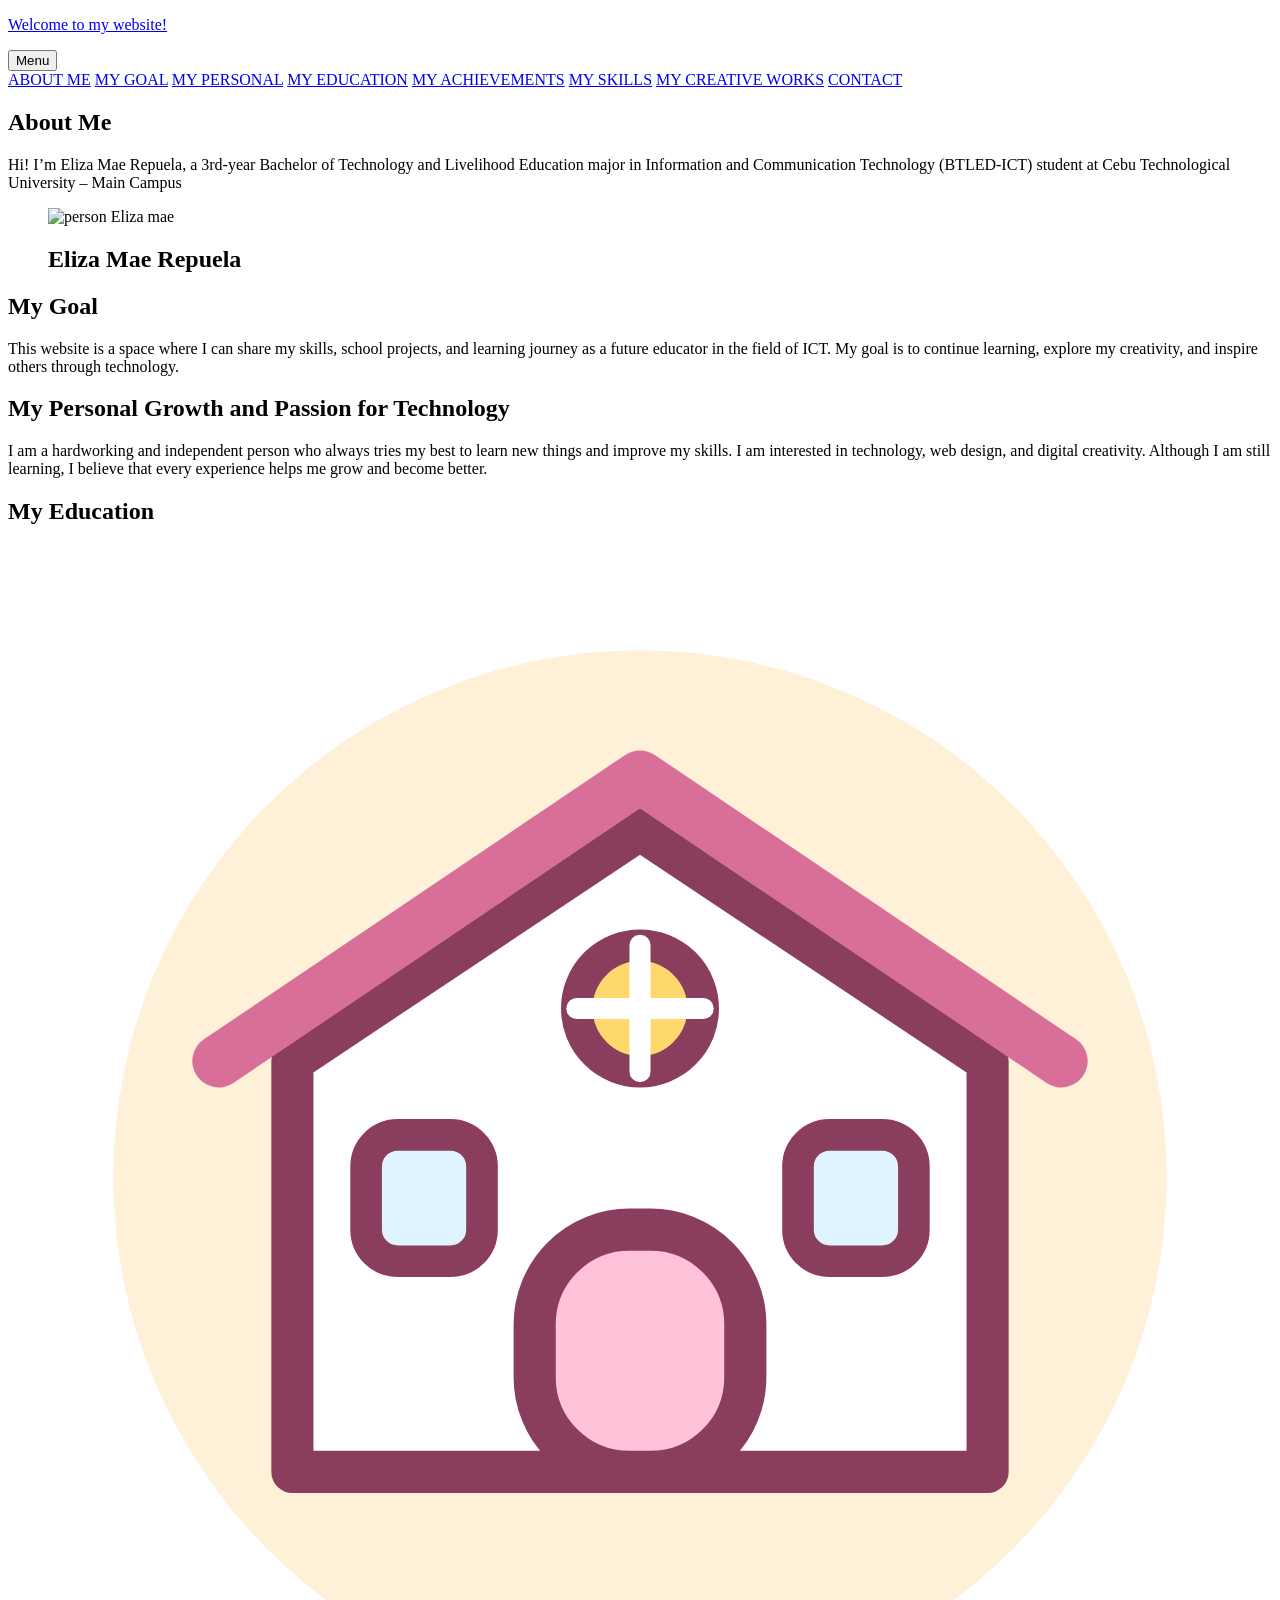
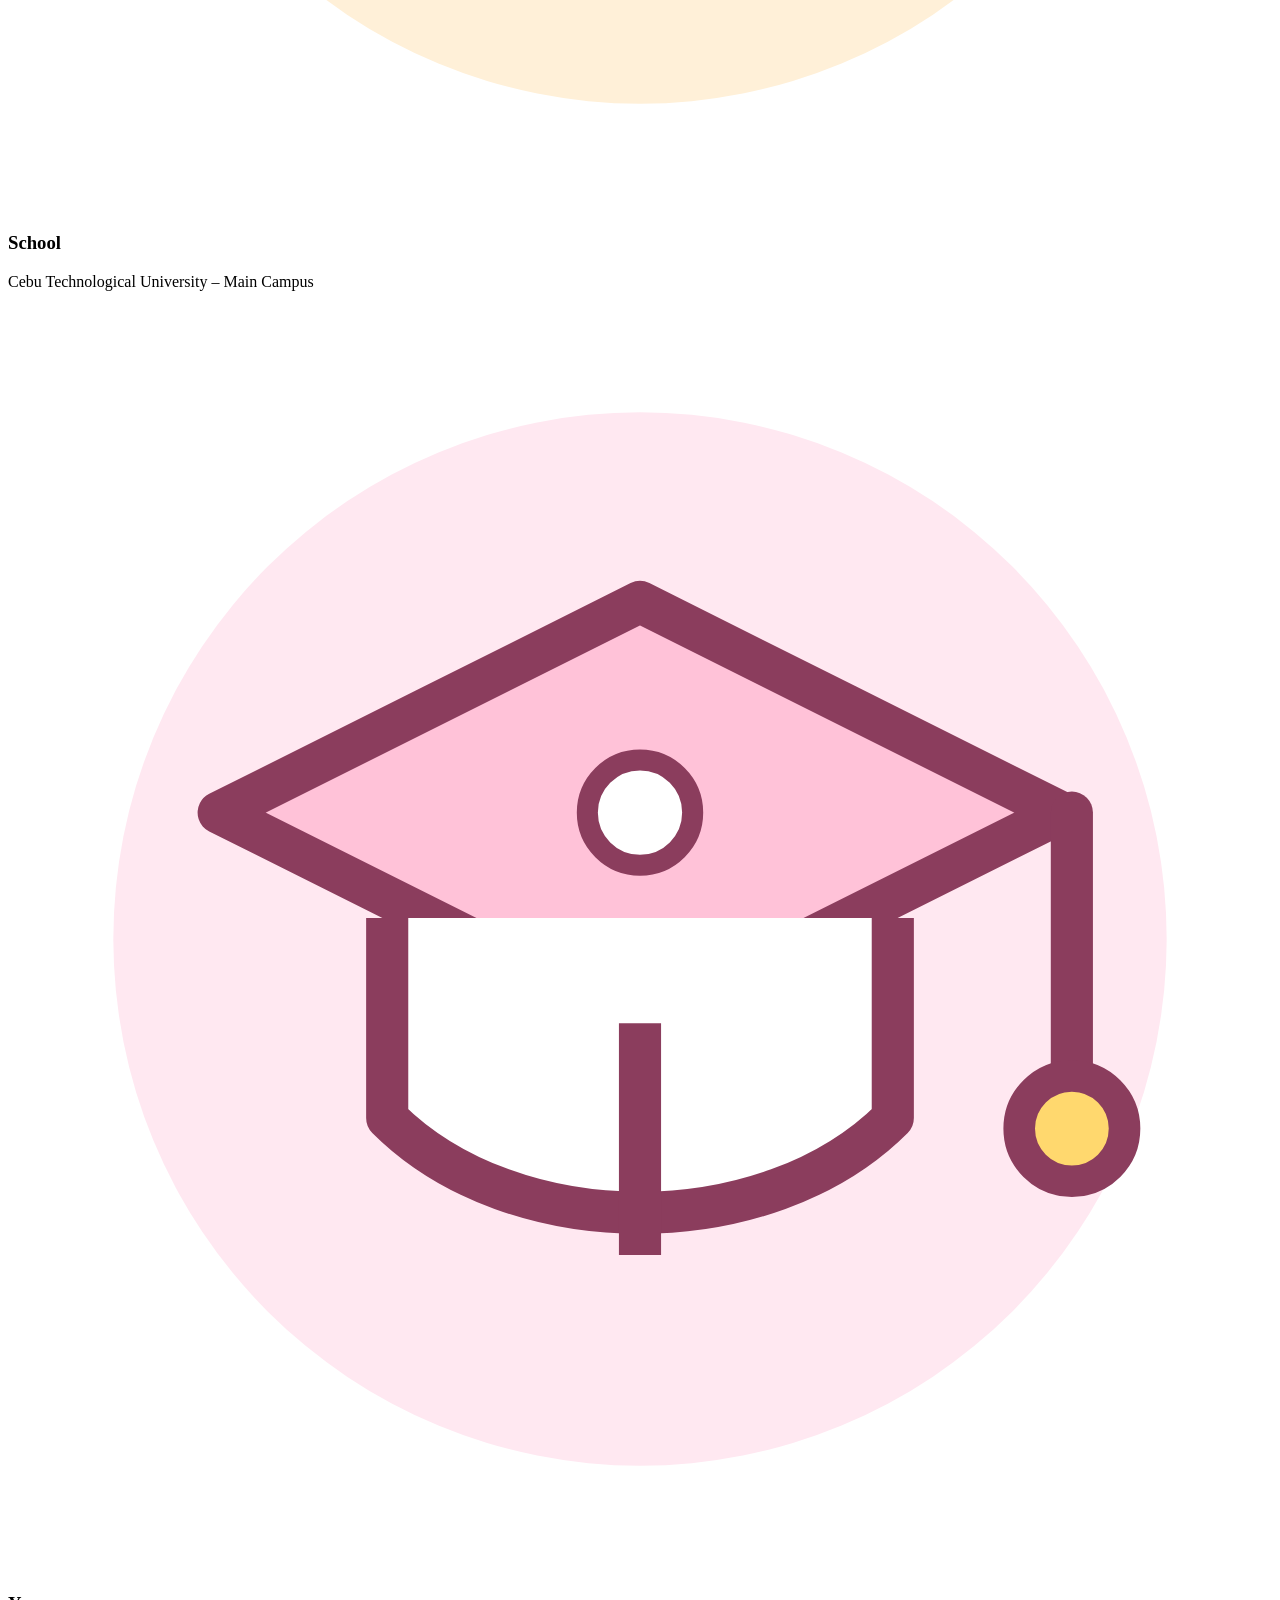
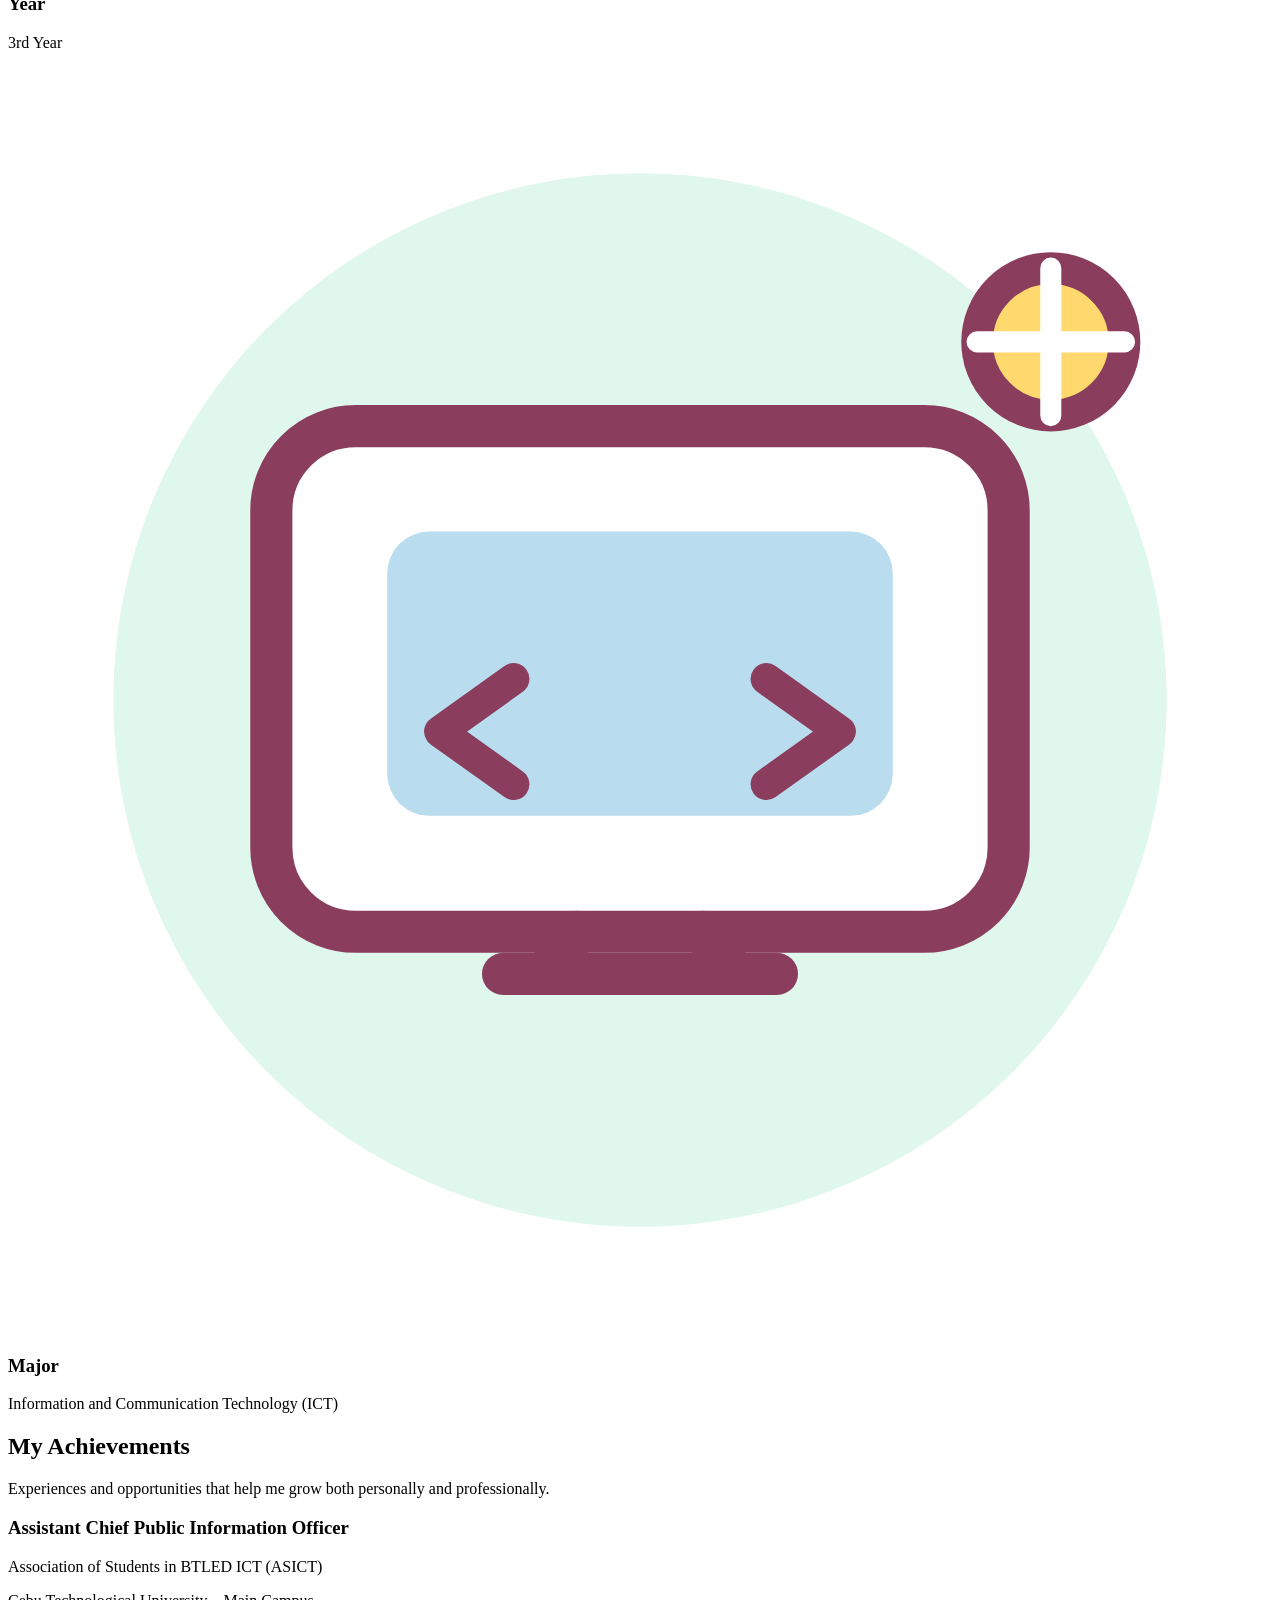
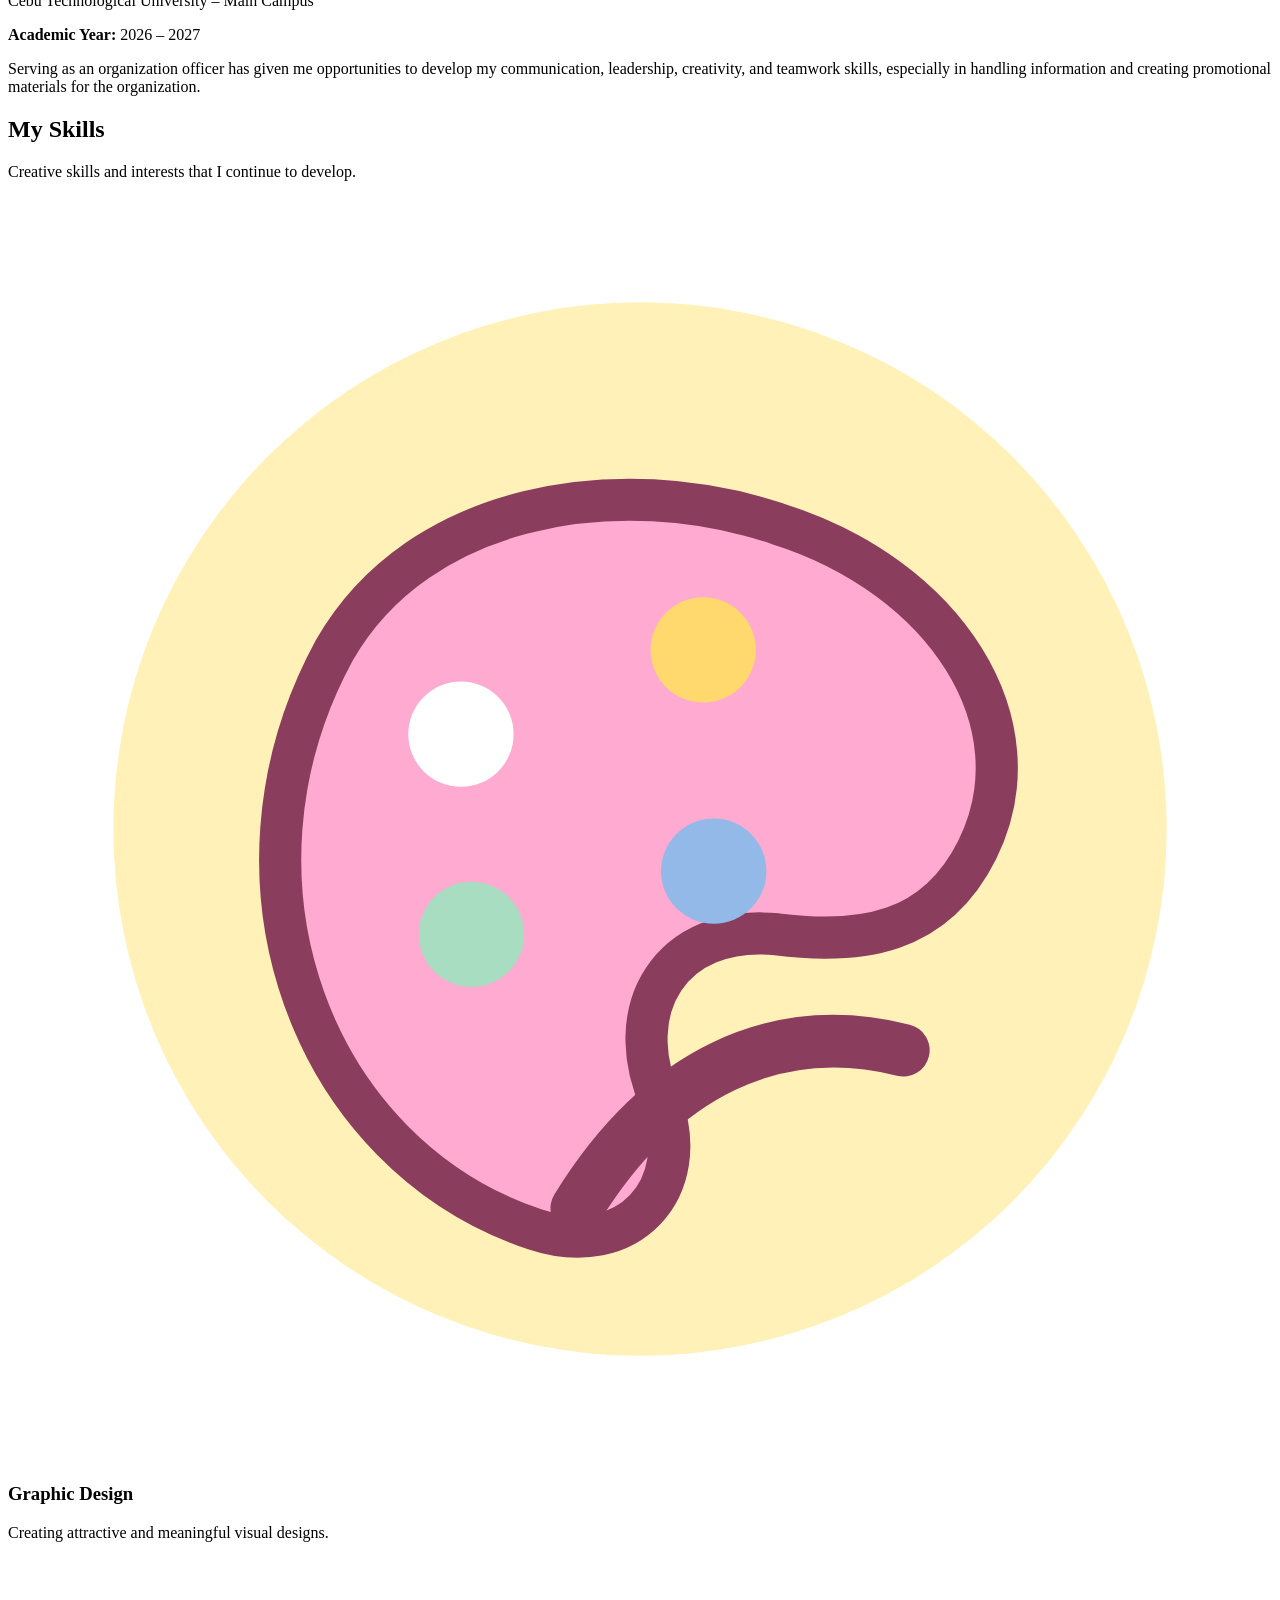
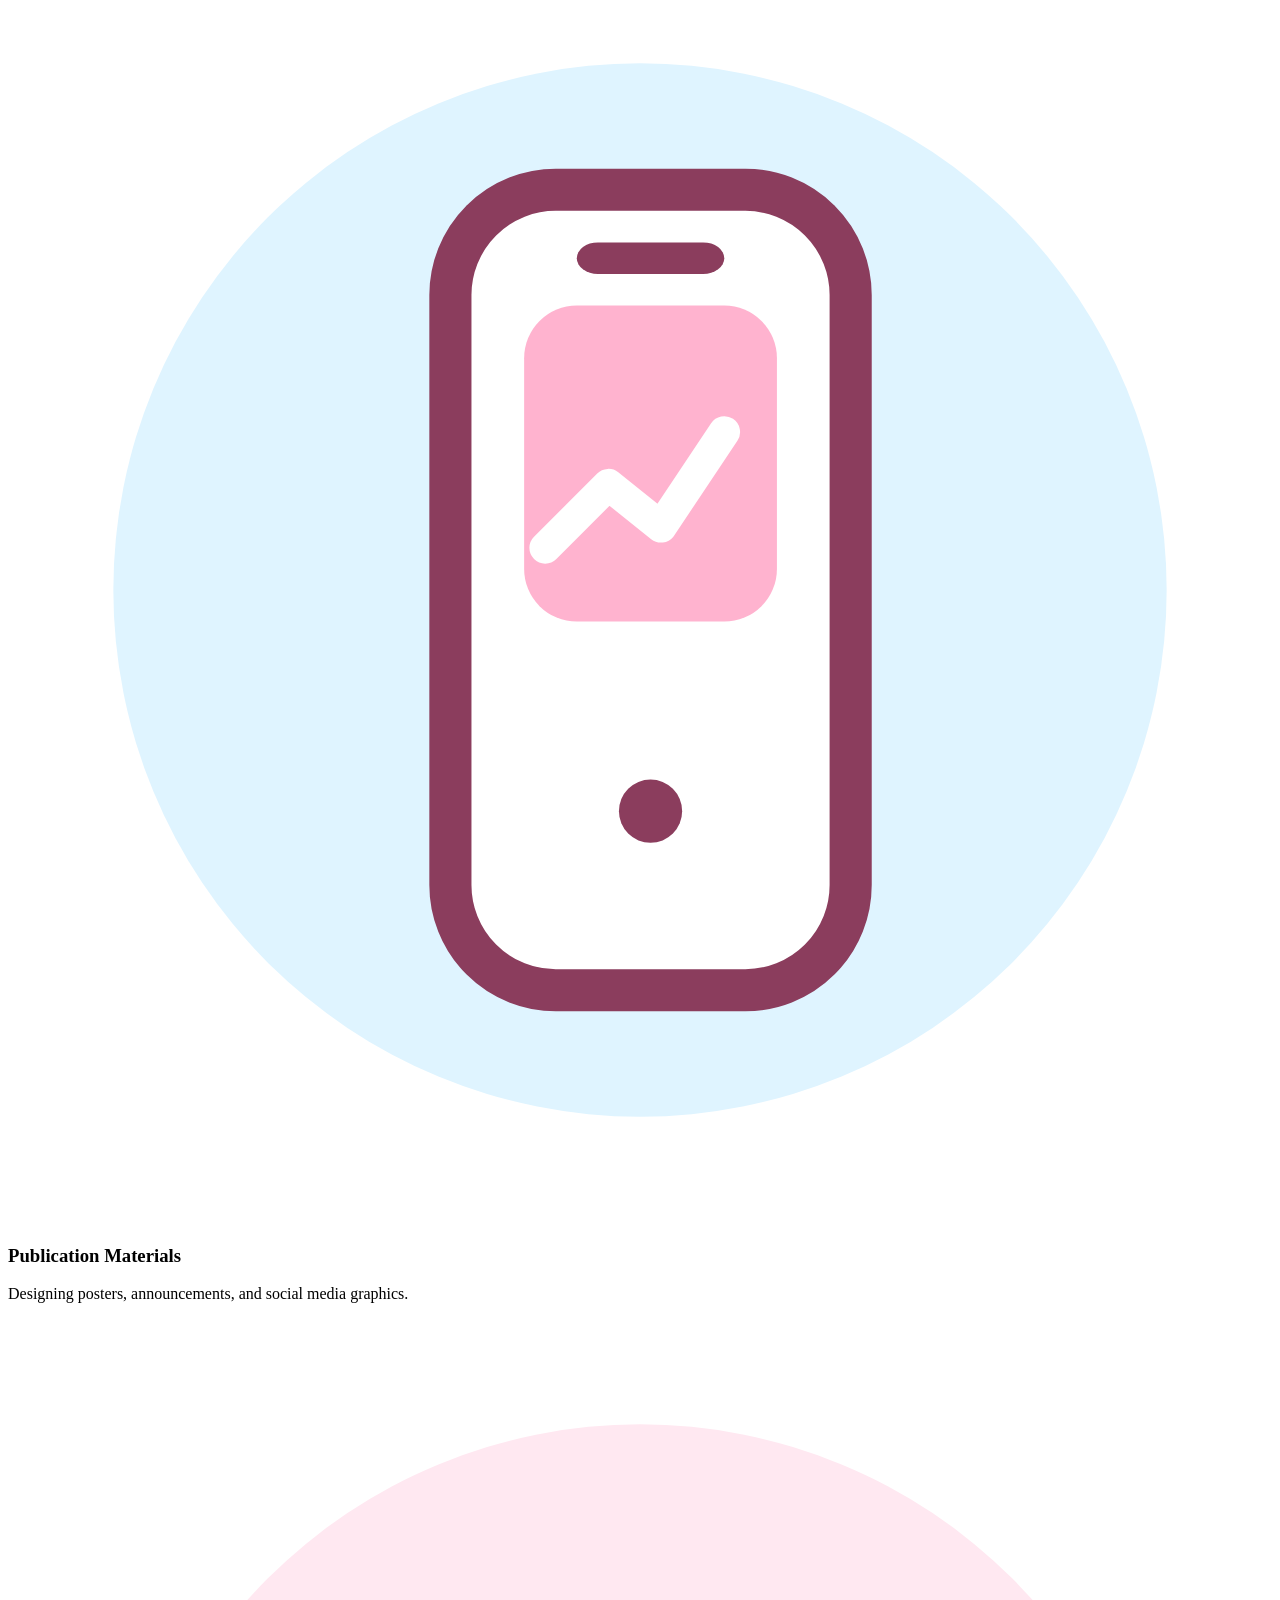
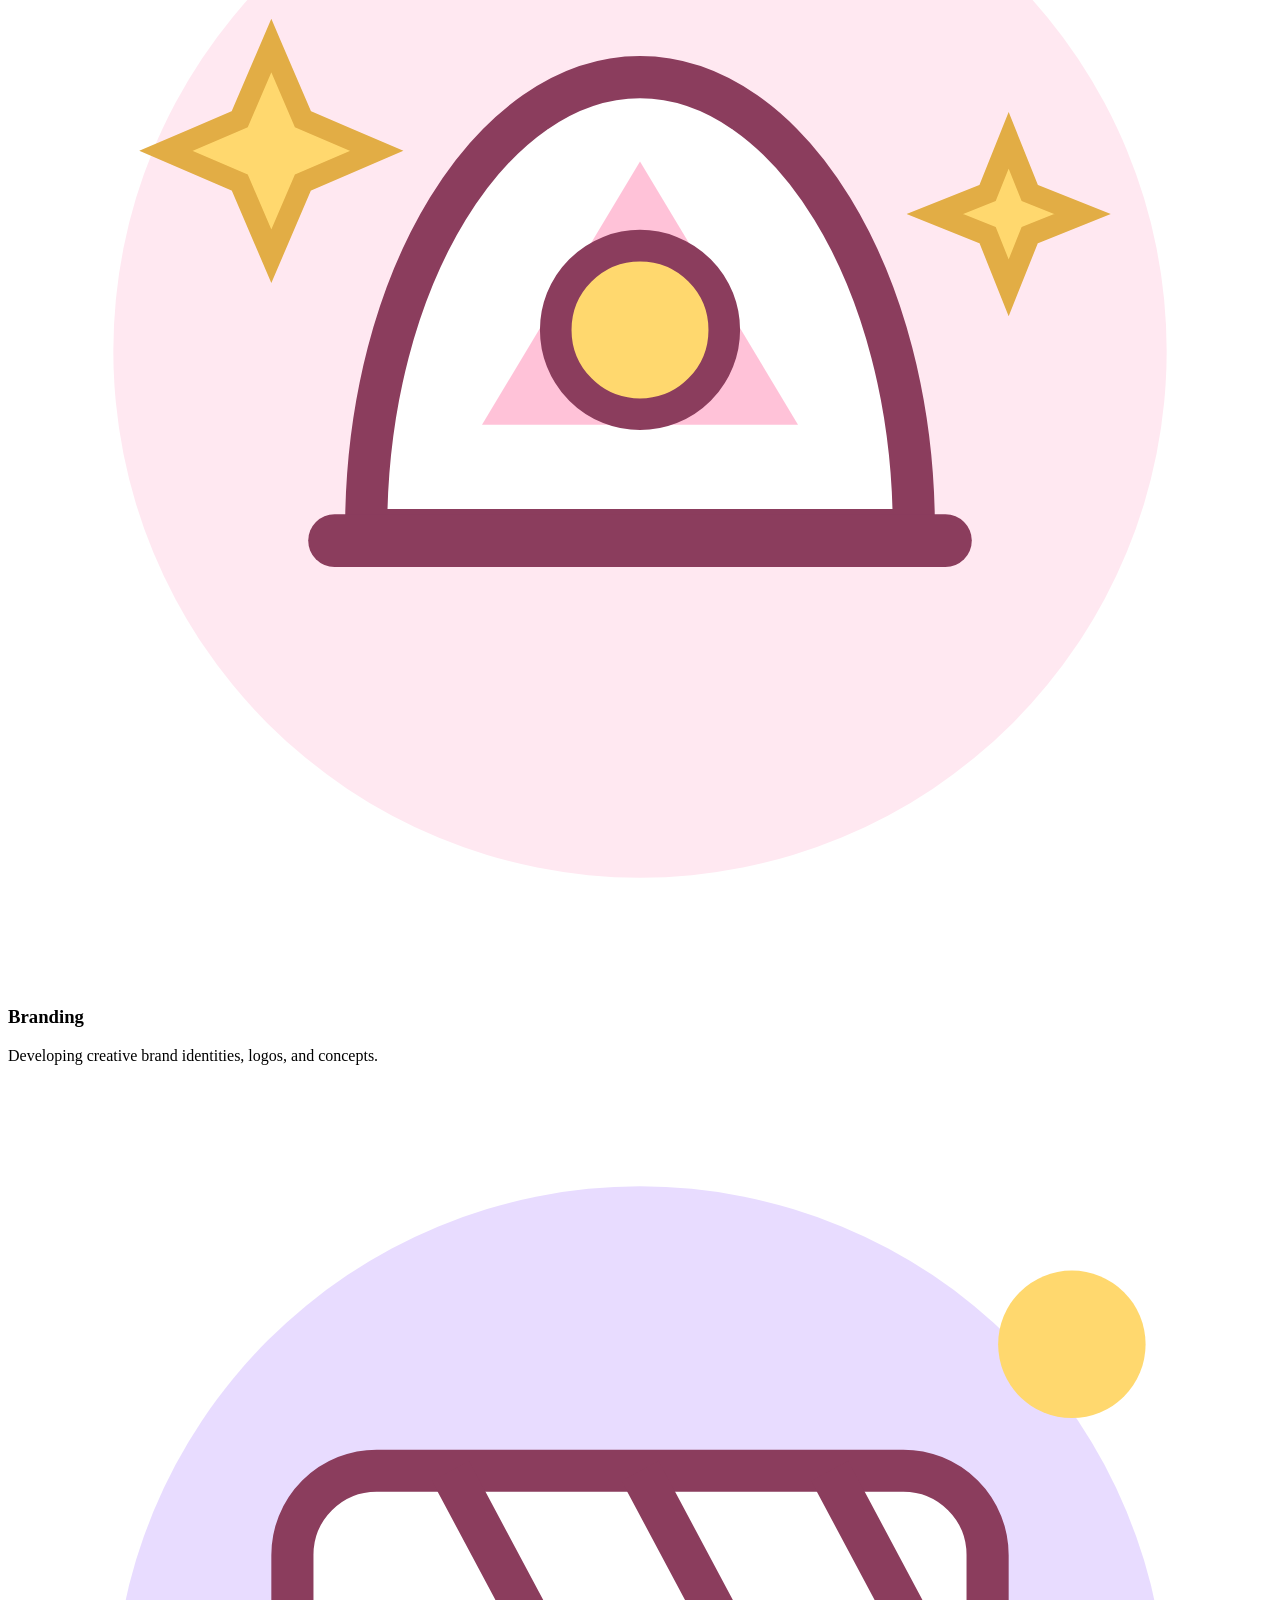
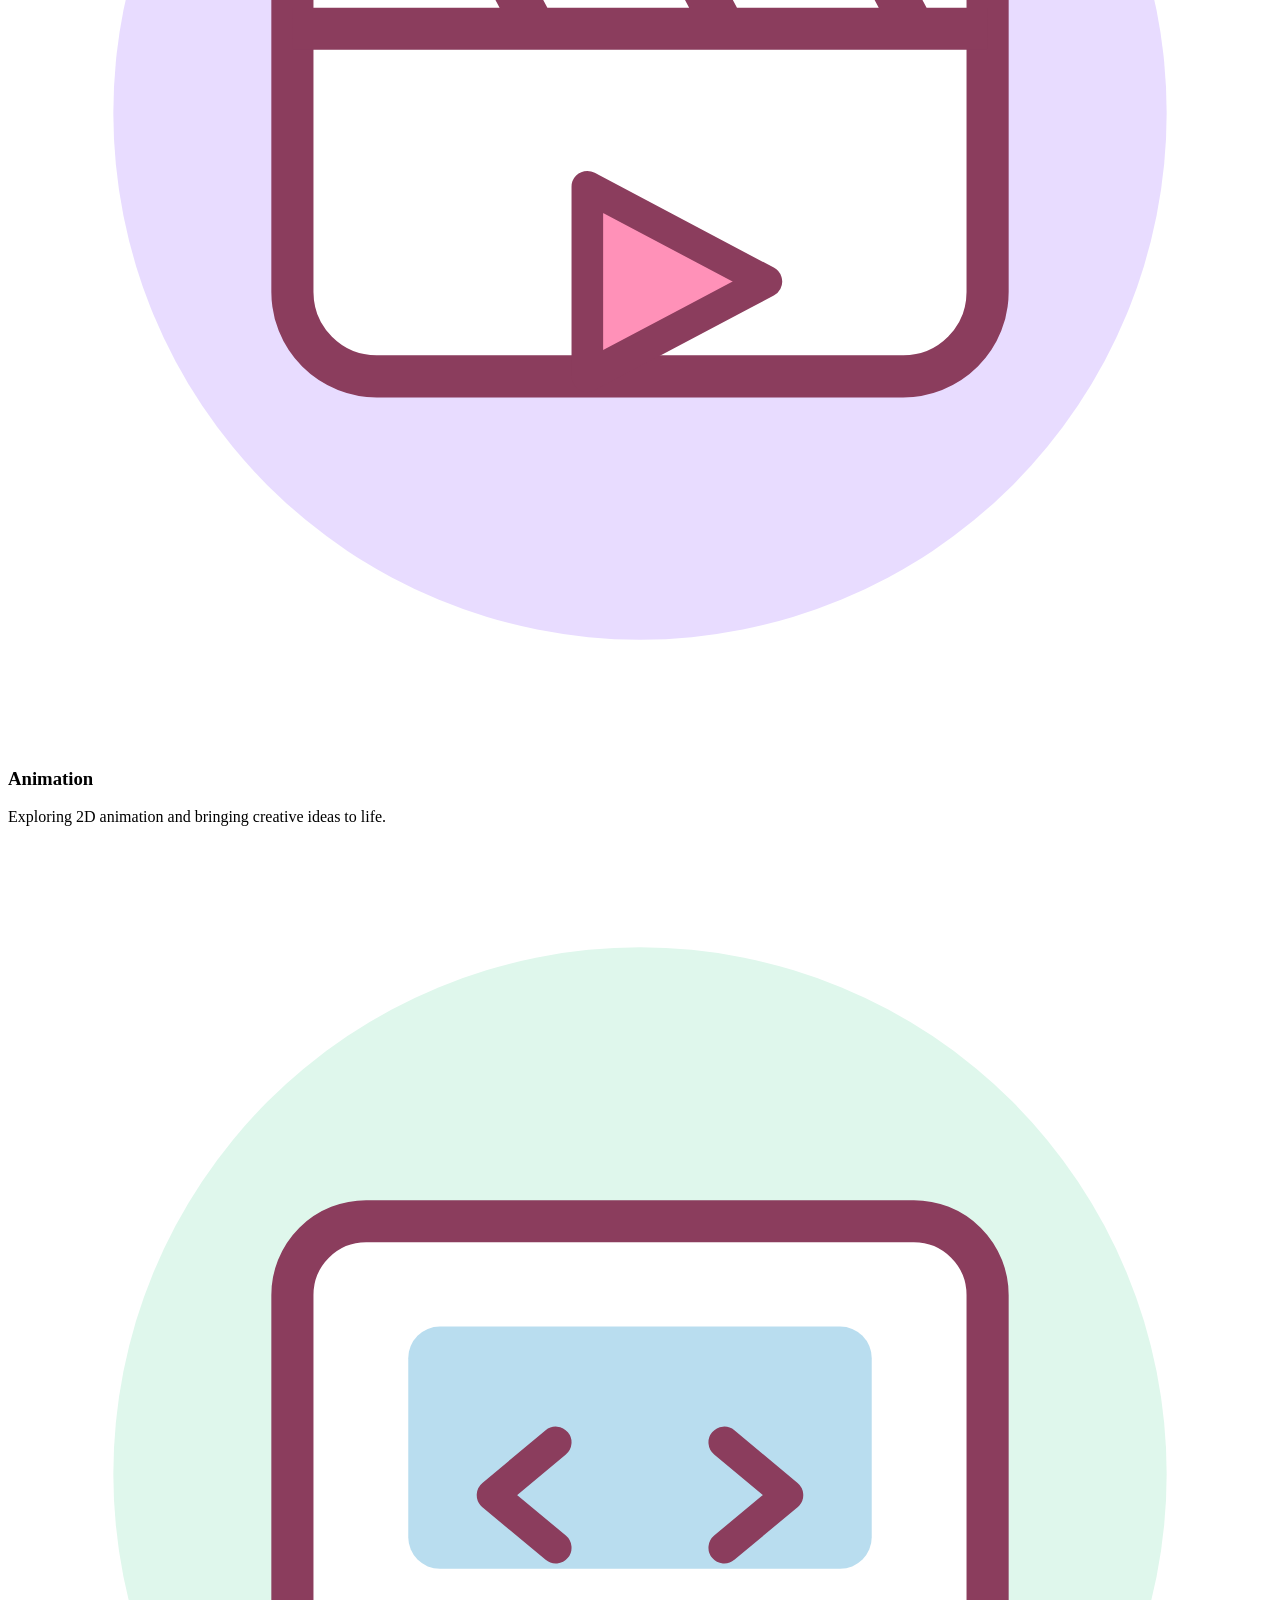
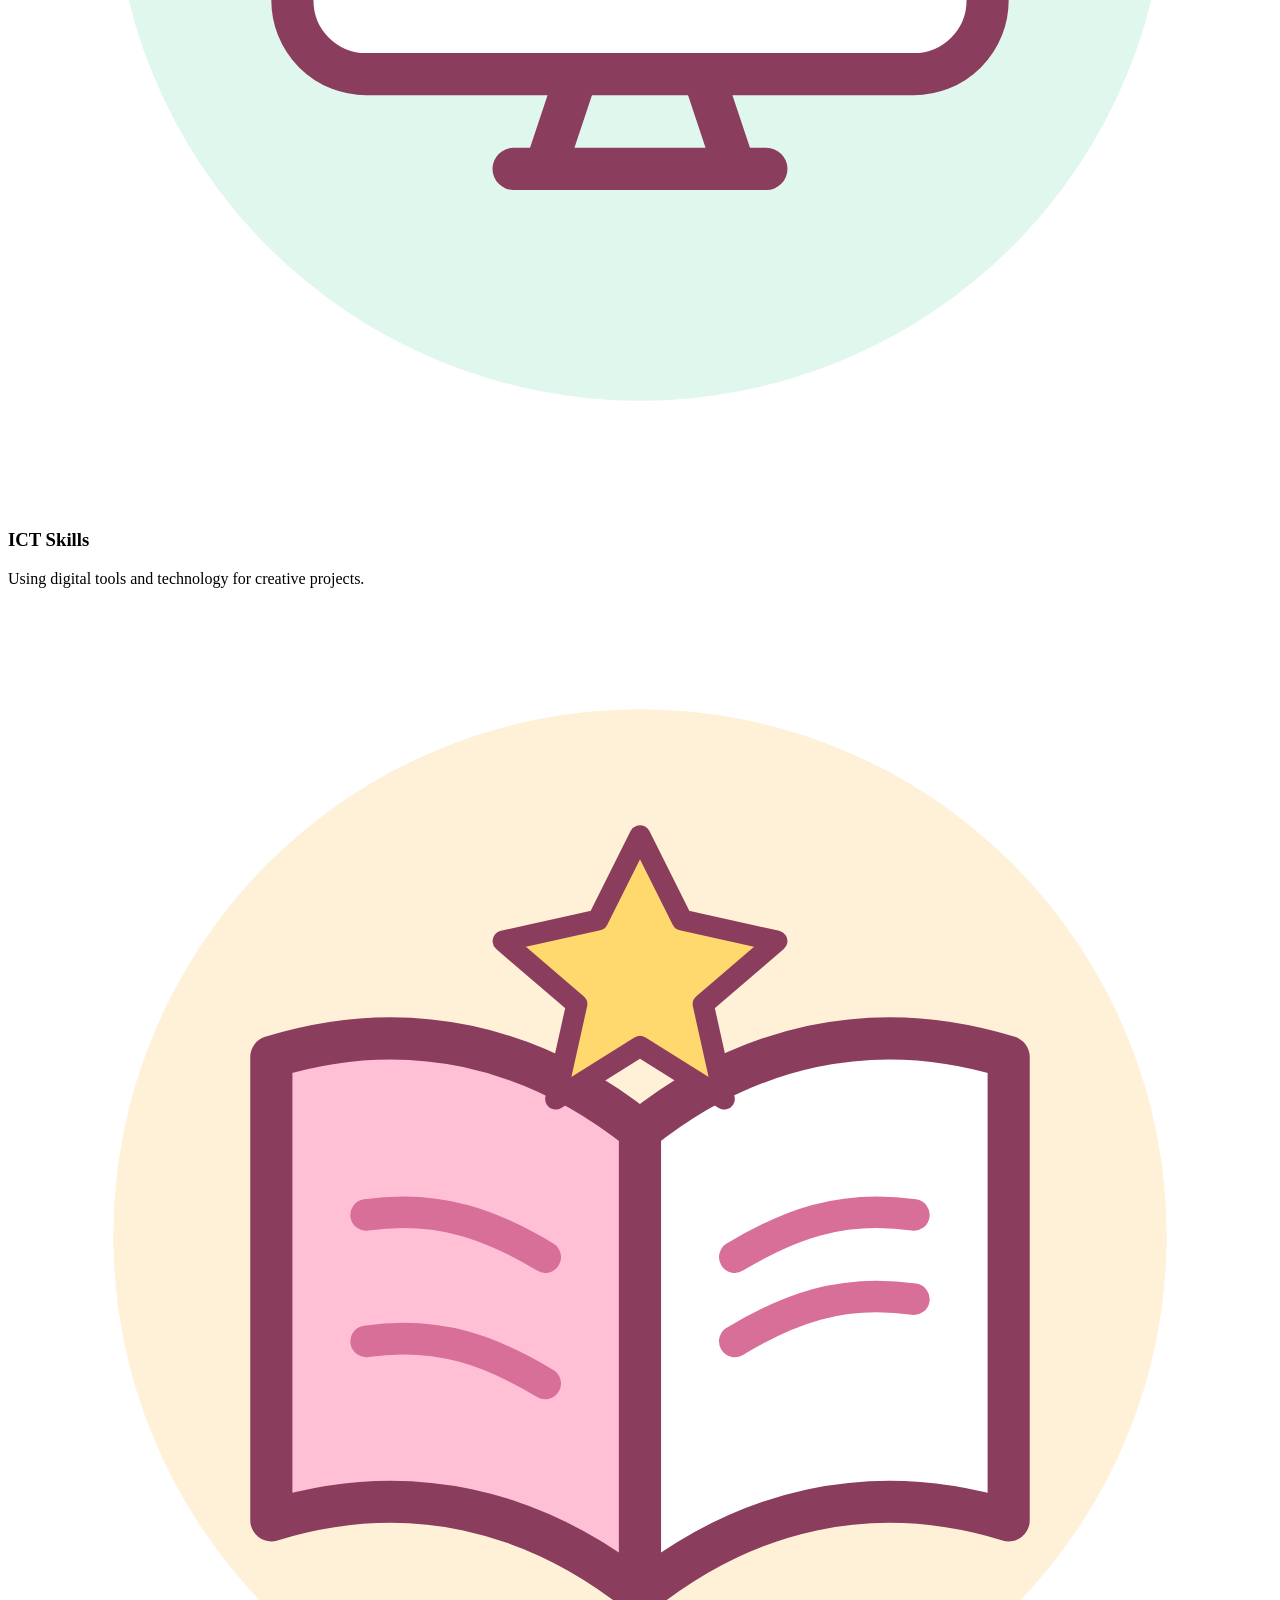
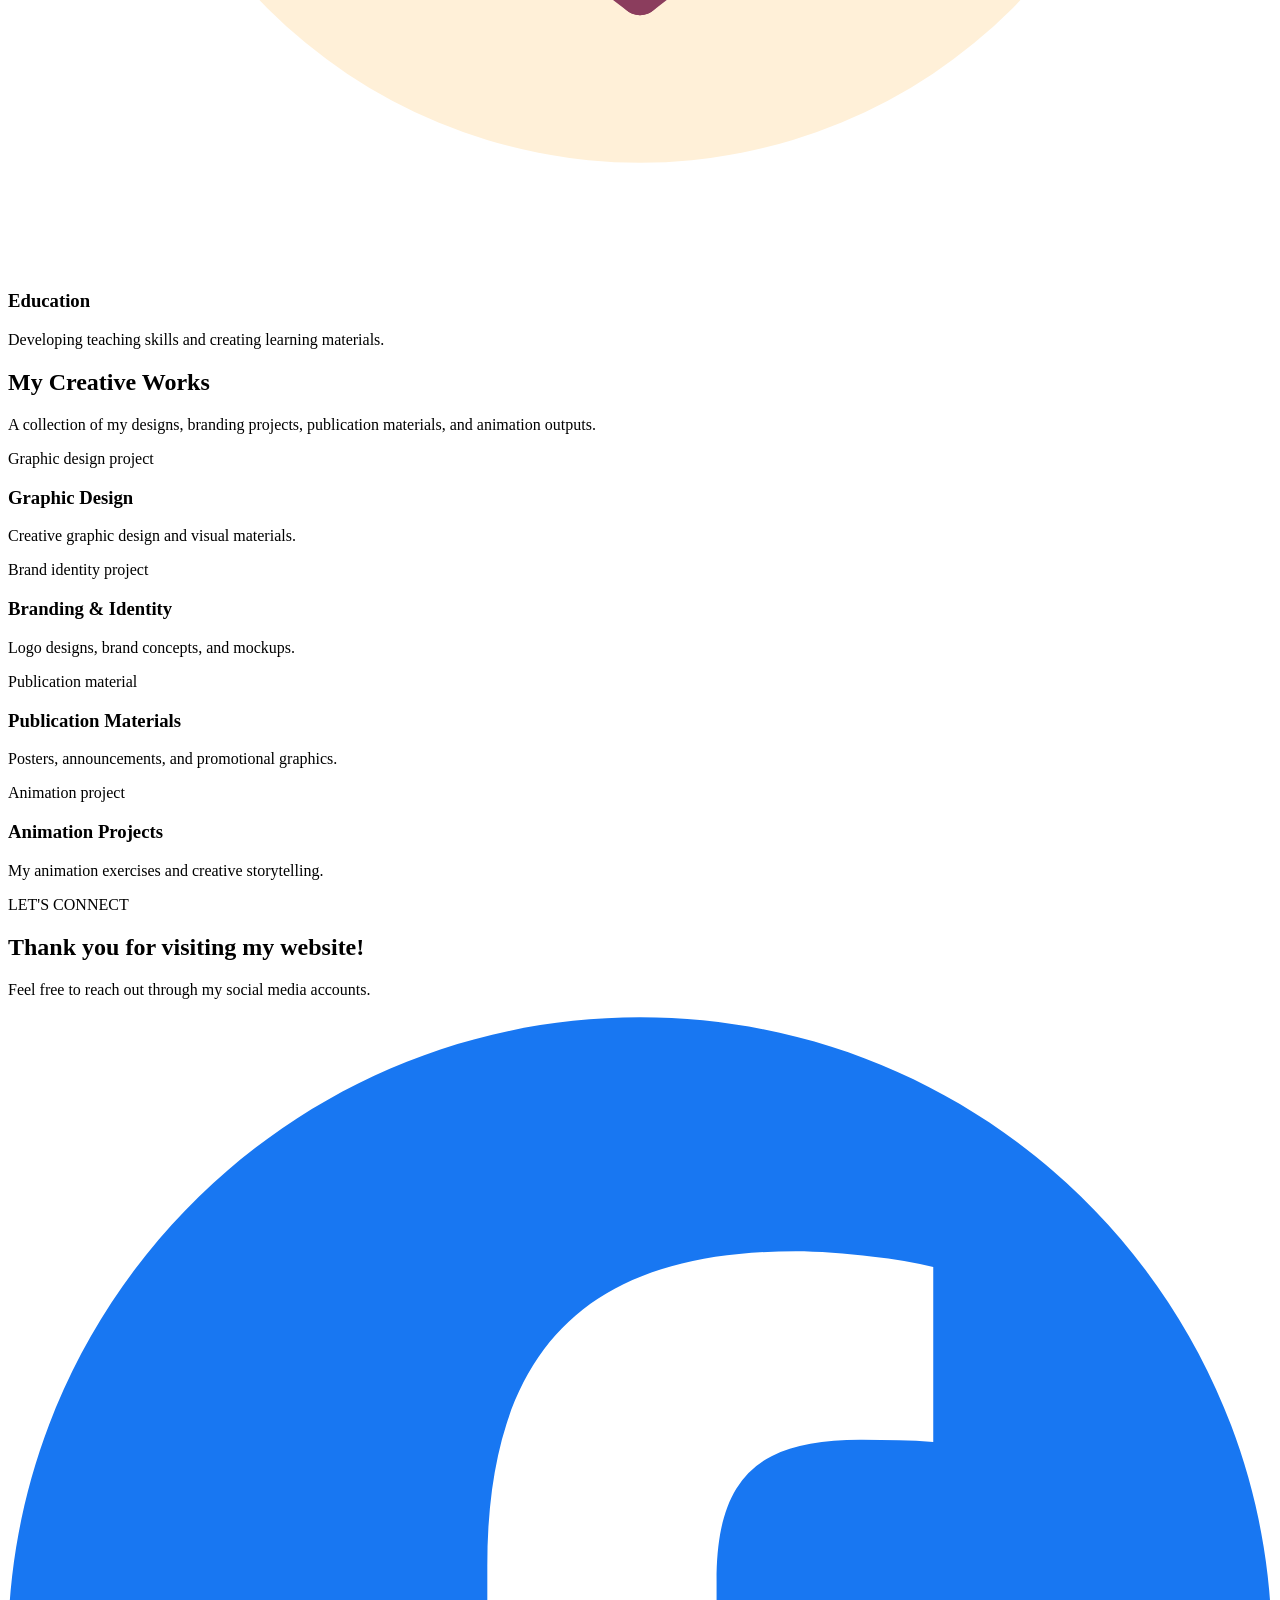
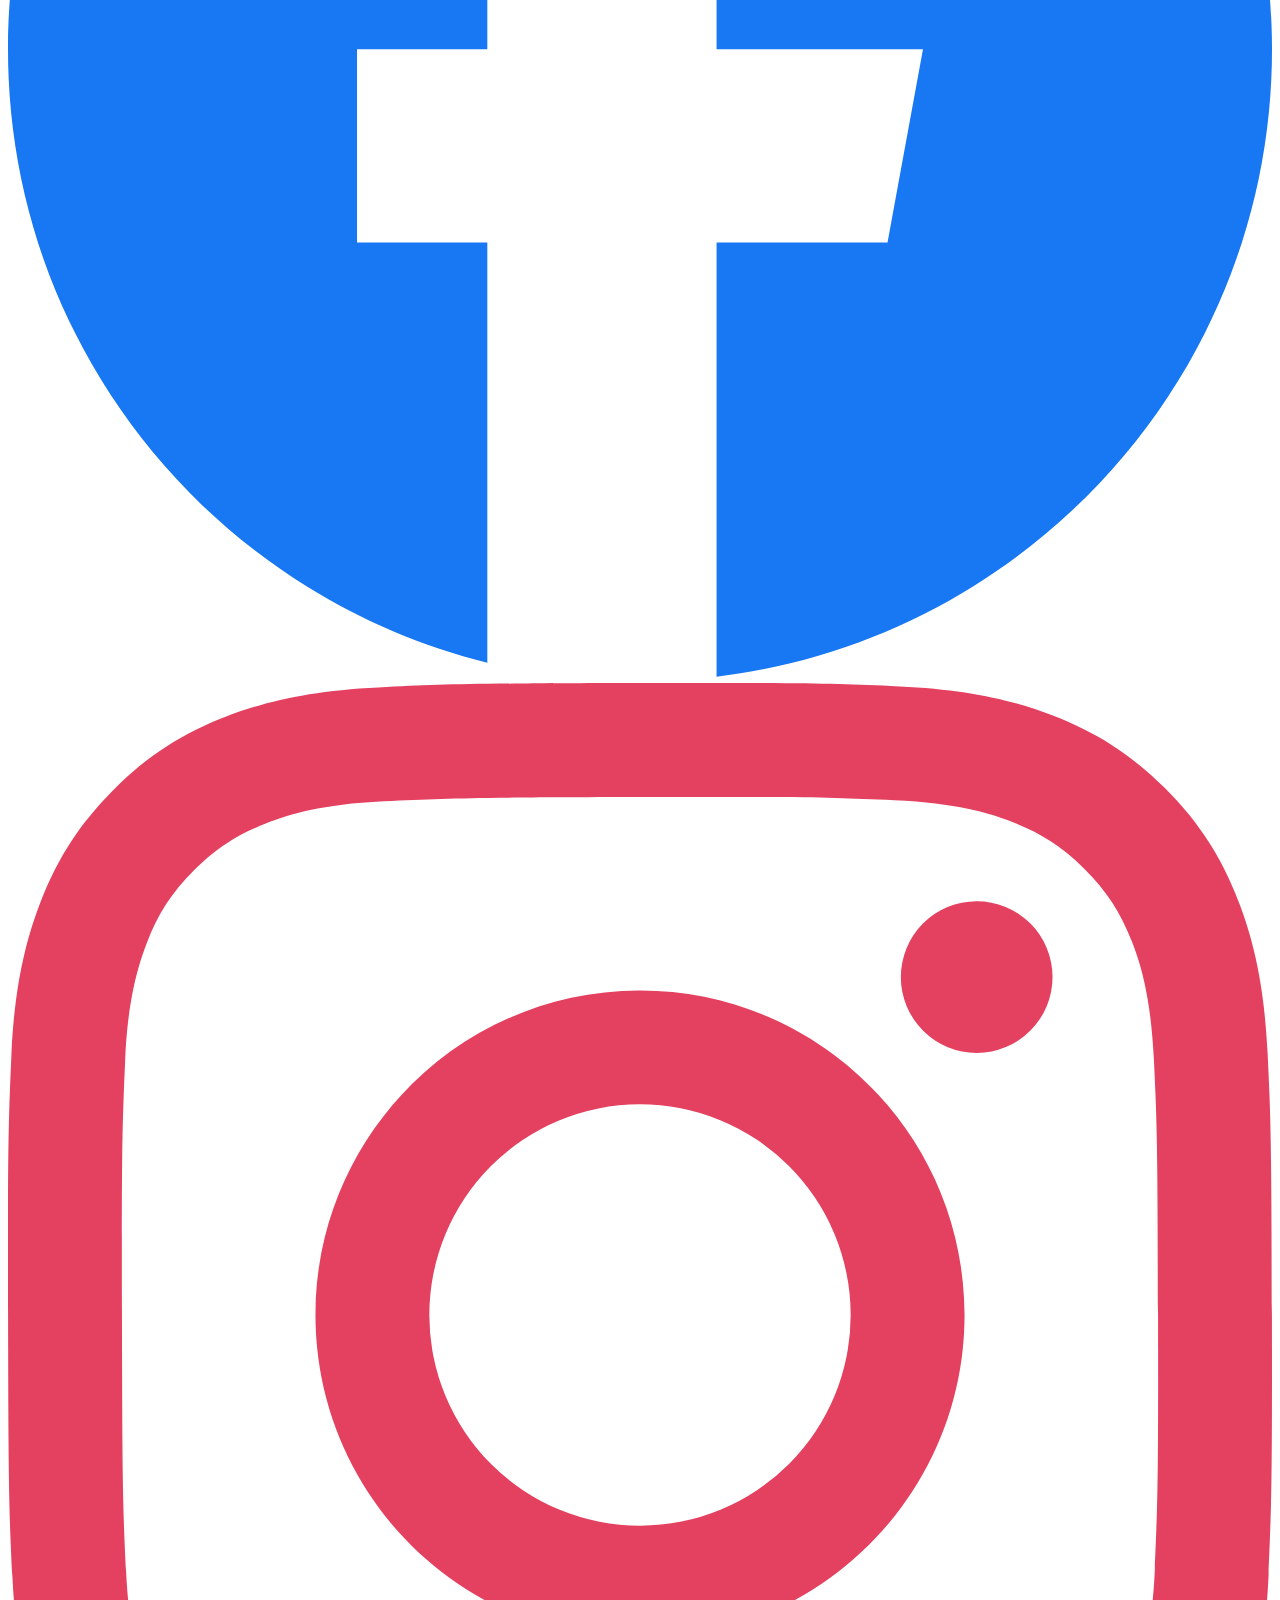
==== Eliza/eliza.html @ 23fd731c "Use requested lowercase page URL" ====
<!DOCTYPE html>
<html lang="en">
<head>
    <meta charset="UTF-8">
    <meta name="viewport" content="width=device-width, initial-scale=1.0">
    <title>Eliza Mae Repuela</title>
    <link rel="stylesheet" href="eliza.css">
    <script src="eliza.js" defer></script>
</head>
<body>
    <header>
        <p><a class="brand" href="#about" aria-label="Go to About Me">Welcome to my website!</a></p>
        <button class="menu-toggle" type="button" aria-expanded="false" aria-controls="main-navigation">
            <span></span>
            <span></span>
            <span></span>
            <span class="menu-label">Menu</span>
        </button>
        <nav id="main-navigation" aria-label="Main navigation">
            <a href="#about">ABOUT ME</a>
            <a href="#goal">MY GOAL</a>
            <a href="#personal">MY PERSONAL</a>
            <a href="#education">MY EDUCATION</a>
            <a href="#achievements">MY ACHIEVEMENTS</a>
            <a href="#skills">MY SKILLS</a>
            <a href="#creative-works">MY CREATIVE WORKS</a>
            <a href="#contact">CONTACT</a>
        </nav>
    </header>
    <main>
        <section class="about" id="about">
            <div class="about-main">
                <div class="about-text">
                    <h2>About Me</h2>
                    <p>Hi! I’m Eliza Mae Repuela, a 3rd-year Bachelor of Technology and Livelihood Education major in Information and Communication Technology (BTLED-ICT) student at Cebu Technological University – Main Campus</p>
                </div>
                <figure class="profile">
                    <img src="eliza.jpg" alt="person Eliza mae">
                    <figcaption>
                        <h1>Eliza Mae Repuela</h1>
                    </figcaption>
                </figure>
            </div>
        </section>
        <section class="goal" id="goal">
            <h2>My Goal</h2>
            <p>This website is a space where I can share my skills, school projects, and learning journey as a future educator in the field of ICT. My goal is to continue learning, explore my creativity, and inspire others through technology.</p>
        </section>
        <section class="personal" id="personal">
            <h2>My Personal Growth and Passion for Technology</h2>
            <p>I am a hardworking and independent person who always tries my best to learn new things and improve my skills. I am interested in technology, web design, and digital creativity. Although I am still learning, I believe that every experience helps me grow and become better.</p>
        </section>
        <section class="education" id="education">
            <h2>My Education</h2>
            <div class="education-grid">
                <article class="education-card">
                    <div class="education-icon" aria-hidden="true">
                        <svg viewBox="0 0 120 120" role="img">
                            <circle cx="60" cy="60" r="50" fill="#fff0d8"/>
                            <path d="M27 49l33-22 33 22v39H27V49z" fill="#fff" stroke="#8b3d5d" stroke-width="4" stroke-linejoin="round"/>
                            <path d="M20 49l40-27 40 27" fill="none" stroke="#d86f99" stroke-width="5" stroke-linecap="round" stroke-linejoin="round"/>
                            <rect x="50" y="65" width="20" height="23" rx="9" fill="#ffc2d8" stroke="#8b3d5d" stroke-width="4"/>
                            <rect x="34" y="56" width="11" height="12" rx="3" fill="#dff4ff" stroke="#8b3d5d" stroke-width="3"/>
                            <rect x="75" y="56" width="11" height="12" rx="3" fill="#dff4ff" stroke="#8b3d5d" stroke-width="3"/>
                            <circle cx="60" cy="44" r="6" fill="#ffd86e" stroke="#8b3d5d" stroke-width="3"/>
                            <path d="M60 38v12M54 44h12" stroke="#fff" stroke-width="2" stroke-linecap="round"/>
                        </svg>
                    </div>
                    <h3>School</h3>
                    <p>Cebu Technological University – Main Campus</p>
                </article>
                <article class="education-card">
                    <div class="education-icon" aria-hidden="true">
                        <svg viewBox="0 0 120 120" role="img">
                            <circle cx="60" cy="60" r="50" fill="#ffe8f1"/>
                            <path d="M20 48l40-20 40 20-40 20-40-20z" fill="#ffc2d8" stroke="#8b3d5d" stroke-width="4" stroke-linejoin="round"/>
                            <path d="M36 58v19c12 12 36 12 48 0V58" fill="#fff" stroke="#8b3d5d" stroke-width="4" stroke-linejoin="round"/>
                            <path d="M60 68v22" stroke="#8b3d5d" stroke-width="4"/>
                            <path d="M101 48v26" stroke="#8b3d5d" stroke-width="4" stroke-linecap="round"/>
                            <circle cx="101" cy="78" r="5" fill="#ffd86e" stroke="#8b3d5d" stroke-width="3"/>
                            <circle cx="60" cy="48" r="5" fill="#fff" stroke="#8b3d5d" stroke-width="2"/>
                        </svg>
                    </div>
                    <h3>Year</h3>
                    <p>3rd Year</p>
                </article>
                <article class="education-card">
                    <div class="education-icon" aria-hidden="true">
                        <svg viewBox="0 0 120 120" role="img">
                            <circle cx="60" cy="60" r="50" fill="#dff7ec"/>
                            <rect x="25" y="34" width="70" height="48" rx="8" fill="#fff" stroke="#8b3d5d" stroke-width="4"/>
                            <rect x="36" y="44" width="48" height="27" rx="4" fill="#b9ddef"/>
                            <path d="M48 58l-7 5 7 5m24-10l7 5-7 5" fill="none" stroke="#8b3d5d" stroke-width="3" stroke-linecap="round" stroke-linejoin="round"/>
                            <path d="M47 86h26M54 82l-3 4m15-4l3 4" fill="none" stroke="#8b3d5d" stroke-width="4" stroke-linecap="round"/>
                            <circle cx="99" cy="26" r="7" fill="#ffd86e" stroke="#8b3d5d" stroke-width="3"/>
                            <path d="M99 19v14M92 26h14" stroke="#fff" stroke-width="2" stroke-linecap="round"/>
                        </svg>
                    </div>
                    <h3>Major</h3>
                    <p>Information and Communication Technology (ICT)</p>
                </article>
            </div>
        </section>
        <section class="achievements" id="achievements">
            <h2>My <span>Achievements</span></h2>
            <p class="achievements-description">Experiences and opportunities that help me grow both personally and professionally.</p>
            <article class="achievement-card">
                <h3>Assistant Chief Public Information Officer</h3>
                <p class="achievement-subtitle">Association of Students in BTLED ICT (ASICT)</p>
                <p class="achievement-place">Cebu Technological University – Main Campus</p>
                <p class="achievement-year"><strong>Academic Year:</strong> 2026 – 2027</p>
                <p class="achievement-description">Serving as an organization officer has given me opportunities to develop my communication, leadership, creativity, and teamwork skills, especially in handling information and creating promotional materials for the organization.</p>
            </article>
        </section>
        <section class="skills" id="skills">
            <h2>My Skills</h2>
            <p class="skills-description">Creative skills and interests that I continue to develop.</p>
            <div class="skills-grid">
                <article class="skill-card">
                    <div class="skill-icon" aria-hidden="true">
                        <svg viewBox="0 0 120 120" role="img">
                            <circle cx="60" cy="60" r="50" fill="#fff1b8"/>
                            <path d="M73 31c16 5 25 19 19 31-4 8-11 9-19 8-10-1-15 7-11 16 3 8-3 15-12 12C29 91 19 65 31 43c8-14 27-17 42-12z" fill="#ffaad0" stroke="#8b3d5d" stroke-width="4" stroke-linejoin="round"/>
                            <circle cx="43" cy="51" r="5" fill="#fff"/>
                            <circle cx="66" cy="43" r="5" fill="#ffd86e"/>
                            <circle cx="44" cy="70" r="5" fill="#a8ddc1"/>
                            <circle cx="67" cy="64" r="5" fill="#92b9e8"/>
                            <path d="M54 96c8-13 19-18 31-15" fill="none" stroke="#8b3d5d" stroke-width="5" stroke-linecap="round"/>
                        </svg>
                    </div>
                    <h3>Graphic Design</h3>
                    <p>Creating attractive and meaningful visual designs.</p>
                </article>
                <article class="skill-card">
                    <div class="skill-icon" aria-hidden="true">
                        <svg viewBox="0 0 120 120" role="img">
                            <circle cx="60" cy="60" r="50" fill="#dff4ff"/>
                            <rect x="42" y="22" rx="10" width="38" height="76" fill="#fff" stroke="#8b3d5d" stroke-width="4"/>
                            <rect x="49" y="33" width="24" height="30" rx="5" fill="#ffb3cf"/>
                            <circle cx="61" cy="81" r="3" fill="#8b3d5d"/>
                            <rect x="54" y="27" width="14" height="3" rx="2" fill="#8b3d5d"/>
                            <path d="M51 56l6-6 5 4 6-9" fill="none" stroke="#fff" stroke-width="3" stroke-linecap="round" stroke-linejoin="round"/>
                        </svg>
                    </div>
                    <h3>Publication Materials</h3>
                    <p>Designing posters, announcements, and social media graphics.</p>
                </article>
                <article class="skill-card">
                    <div class="skill-icon" aria-hidden="true">
                        <svg viewBox="0 0 120 120" role="img">
                            <circle cx="60" cy="60" r="50" fill="#ffe8f1"/>
                            <path d="M34 77c0-24 12-43 26-43s26 19 26 43H34z" fill="#fff" stroke="#8b3d5d" stroke-width="4" stroke-linejoin="round"/>
                            <path d="M45 67l15-25 15 25H45z" fill="#ffc2d8"/>
                            <circle cx="60" cy="58" r="8" fill="#ffd86e" stroke="#8b3d5d" stroke-width="3"/>
                            <path d="M31 78h58" stroke="#8b3d5d" stroke-width="5" stroke-linecap="round"/>
                            <path d="M25 31l3 7 7 3-7 3-3 7-3-7-7-3 7-3 3-7zm70 9l2 5 5 2-5 2-2 5-2-5-5-2 5-2 2-5z" fill="#ffd86e" stroke="#e2ad45" stroke-width="2"/>
                        </svg>
                    </div>
                    <h3>Branding</h3>
                    <p>Developing creative brand identities, logos, and concepts.</p>
                </article>
                <article class="skill-card">
                    <div class="skill-icon" aria-hidden="true">
                        <svg viewBox="0 0 120 120" role="img">
                            <circle cx="60" cy="60" r="50" fill="#e8dcff"/>
                            <rect x="27" y="37" width="66" height="48" rx="8" fill="#fff" stroke="#8b3d5d" stroke-width="4"/>
                            <path d="M27 52h66M42 37l8 15m10-15l8 15m10-15l8 15" fill="none" stroke="#8b3d5d" stroke-width="4"/>
                            <path d="M55 67l17 9-17 9V67z" fill="#ff91b8" stroke="#8b3d5d" stroke-width="3" stroke-linejoin="round"/>
                            <circle cx="101" cy="25" r="7" fill="#ffd86e"/>
                        </svg>
                    </div>
                    <h3>Animation</h3>
                    <p>Exploring 2D animation and bringing creative ideas to life.</p>
                </article>
                <article class="skill-card">
                    <div class="skill-icon" aria-hidden="true">
                        <svg viewBox="0 0 120 120" role="img">
                            <circle cx="60" cy="60" r="50" fill="#dff7ec"/>
                            <rect x="27" y="36" width="66" height="43" rx="7" fill="#fff" stroke="#8b3d5d" stroke-width="4"/>
                            <rect x="38" y="46" width="44" height="23" rx="3" fill="#b9ddef"/>
                            <path d="M48 88h24M54 79l-3 9m15-9l3 9" stroke="#8b3d5d" stroke-width="4" stroke-linecap="round"/>
                            <path d="M52 57l-6 5 6 5m16-10l6 5-6 5" fill="none" stroke="#8b3d5d" stroke-width="3" stroke-linecap="round" stroke-linejoin="round"/>
                        </svg>
                    </div>
                    <h3>ICT Skills</h3>
                    <p>Using digital tools and technology for creative projects.</p>
                </article>
                <article class="skill-card education-card">
                    <div class="skill-icon" aria-hidden="true">
                        <svg viewBox="0 0 120 120" role="img">
                            <circle cx="60" cy="60" r="50" fill="#fff0d8"/>
                            <path d="M25 43c13-4 25-1 35 7v44c-10-8-22-11-35-7V43z" fill="#ffbfd4" stroke="#8b3d5d" stroke-width="4" stroke-linejoin="round"/>
                            <path d="M95 43c-13-4-25-1-35 7v44c10-8 22-11 35-7V43z" fill="#fff" stroke="#8b3d5d" stroke-width="4" stroke-linejoin="round"/>
                            <path d="M60 50v44" stroke="#8b3d5d" stroke-width="3"/>
                            <path d="M34 58c7-1 12 1 17 4m-17 8c7-1 12 1 17 4m18-12c5-3 10-5 17-4m-17 12c5-3 10-5 17-4" fill="none" stroke="#d86f99" stroke-width="3" stroke-linecap="round"/>
                            <path d="M60 22l4 8 9 2-7 6 2 9-8-5-8 5 2-9-7-6 9-2 4-8z" fill="#ffd86e" stroke="#8b3d5d" stroke-width="2" stroke-linejoin="round"/>
                        </svg>
                    </div>
                    <h3>Education</h3>
                    <p>Developing teaching skills and creating learning materials.</p>
                </article>
            </div>
        </section>
        <section class="creative-works" id="creative-works">
            <h2>My Creative <span>Works</span></h2>
            <p class="works-description">A collection of my designs, branding projects, publication materials, and animation outputs.</p>
            <div class="works-grid">
                <article class="work-card">
                    <div class="work-preview">
                        <span>Graphic design project</span>
                    </div>
                    <div class="work-info">
                        <h3>Graphic Design</h3>
                        <p>Creative graphic design and visual materials.</p>
                    </div>
                </article>
                <article class="work-card">
                    <div class="work-preview">
                        <span>Brand identity project</span>
                    </div>
                    <div class="work-info">
                        <h3>Branding &amp; Identity</h3>
                        <p>Logo designs, brand concepts, and mockups.</p>
                    </div>
                </article>
                <article class="work-card">
                    <div class="work-preview">
                        <span>Publication material</span>
                    </div>
                    <div class="work-info">
                        <h3>Publication Materials</h3>
                        <p>Posters, announcements, and promotional graphics.</p>
                    </div>
                </article>
                <article class="work-card">
                    <div class="work-preview">
                        <span>Animation project</span>
                    </div>
                    <div class="work-info">
                        <h3>Animation Projects</h3>
                        <p>My animation exercises and creative storytelling.</p>
                    </div>
                </article>
            </div>
        </section>
        <section class="social-links" id="contact" aria-label="Social media links">
            <div class="social-links-content">
                <p class="social-eyebrow">LET'S CONNECT</p>
                <h2>Thank you for visiting my website!</h2>
                <p class="social-description">Feel free to reach out through my social media accounts.</p>
                <div class="social-button-group" aria-label="Eliza's social media accounts">
                    <a class="social-button facebook" href="https://www.facebook.com/elizamae.repuela" target="_blank" rel="noopener noreferrer" aria-label="Visit Eliza on Facebook" title="Facebook">
                        <img src="icons/facebook.svg" alt="">
                    </a>
                    <a class="social-button instagram" href="https://www.instagram.com/____maelia/" target="_blank" rel="noopener noreferrer" aria-label="Visit Eliza on Instagram" title="Instagram">
                        <img src="icons/instagram.svg" alt="">
                    </a>
                    <a class="social-button tiktok" href="https://www.tiktok.com/@https.ms.eliza" target="_blank" rel="noopener noreferrer" aria-label="Visit Eliza on TikTok" title="TikTok">
                        <img src="icons/tiktok.svg" alt="">
                    </a>
                    <a class="social-button youtube" href="https://www.youtube.com/channel/UCRe0fZ_t9rD2YlhHFpXrYkA" target="_blank" rel="noopener noreferrer" aria-label="Visit Eliza on YouTube" title="YouTube">
                        <img src="icons/youtube.svg" alt="">
                    </a>
                    <a class="social-button gmail" href="mailto:elizamaerepuela@gmail.com" aria-label="Email Eliza Mae Repuela" title="Gmail">
                        <svg viewBox="0 0 24 24" aria-hidden="true">
                            <rect x="2.5" y="4.5" width="19" height="15" rx="2" fill="#fff" stroke="#d86f99" stroke-width="1.8"/>
                            <path d="M3.5 6l8.5 7 8.5-7" fill="none" stroke="#d86f99" stroke-width="1.8" stroke-linecap="round" stroke-linejoin="round"/>
                        </svg>
                    </a>
                </div>
            </div>
        </section>
    </main>
</body>
</html>
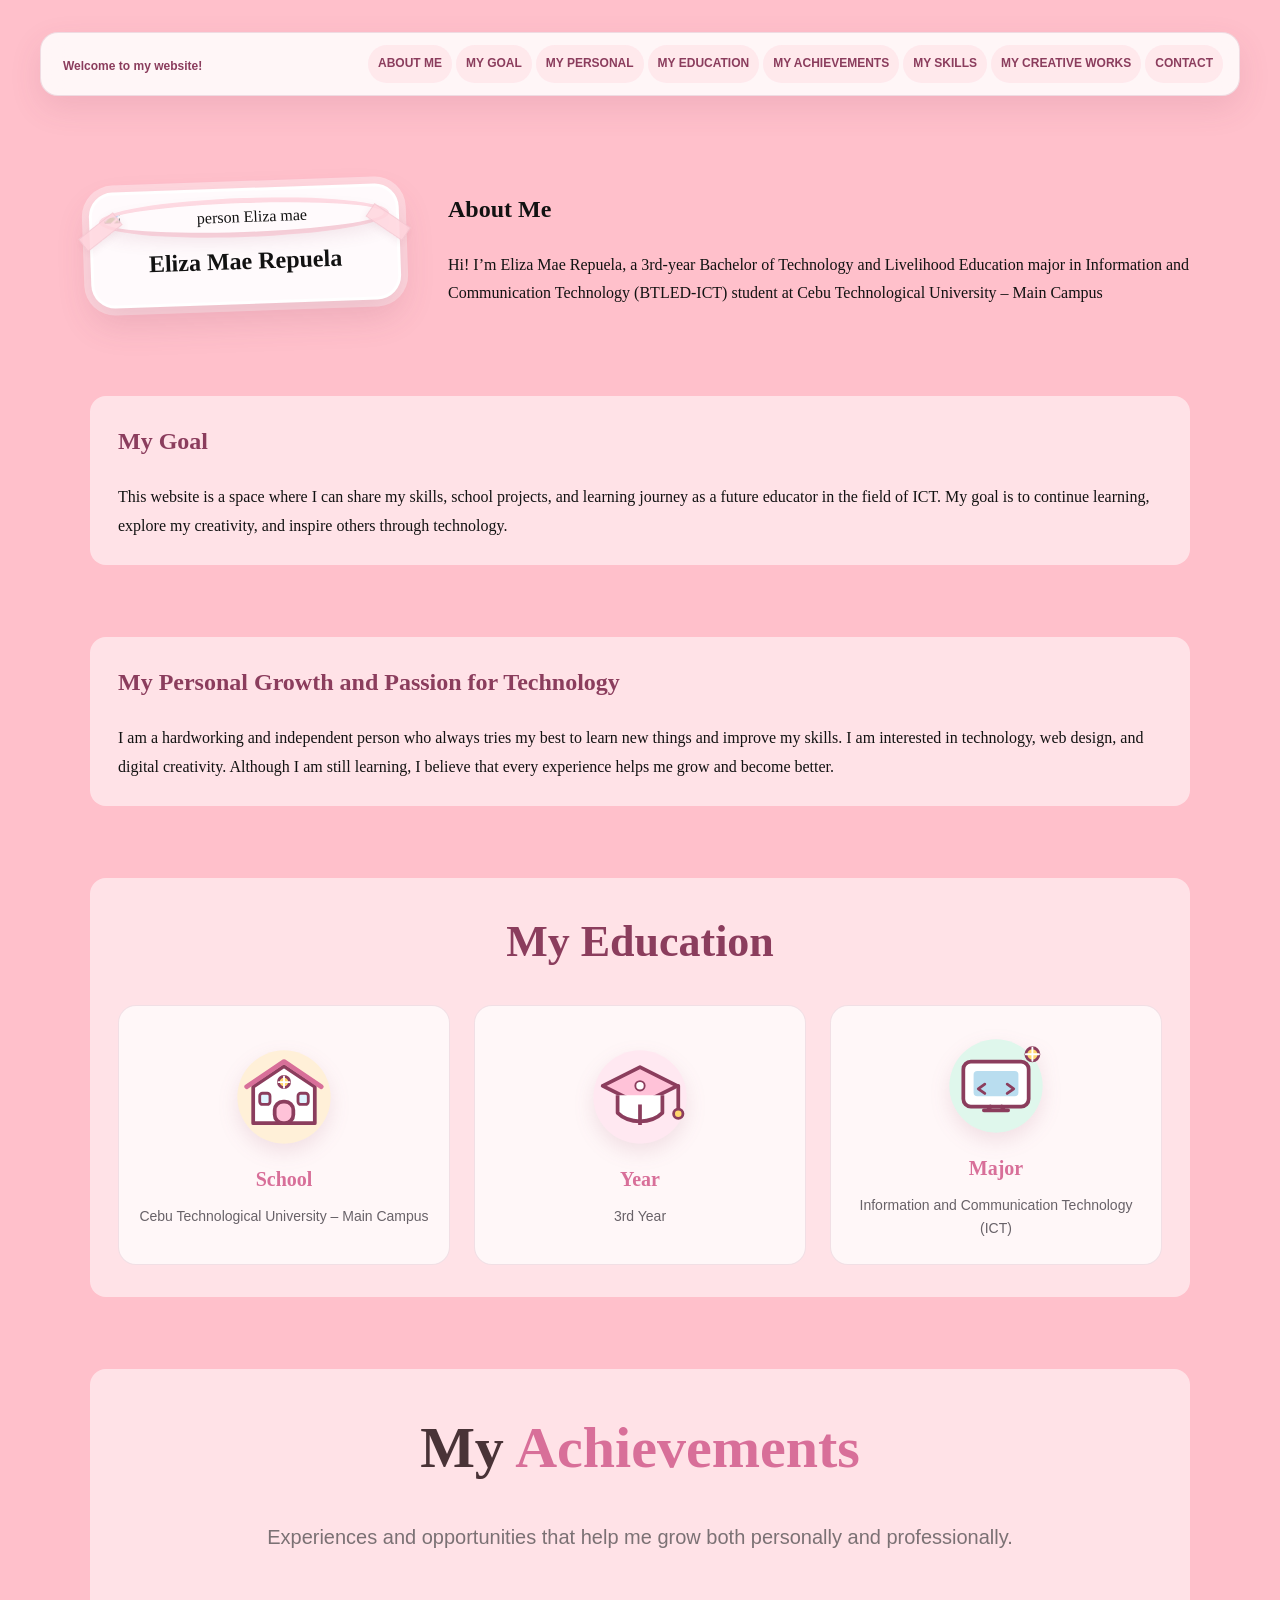
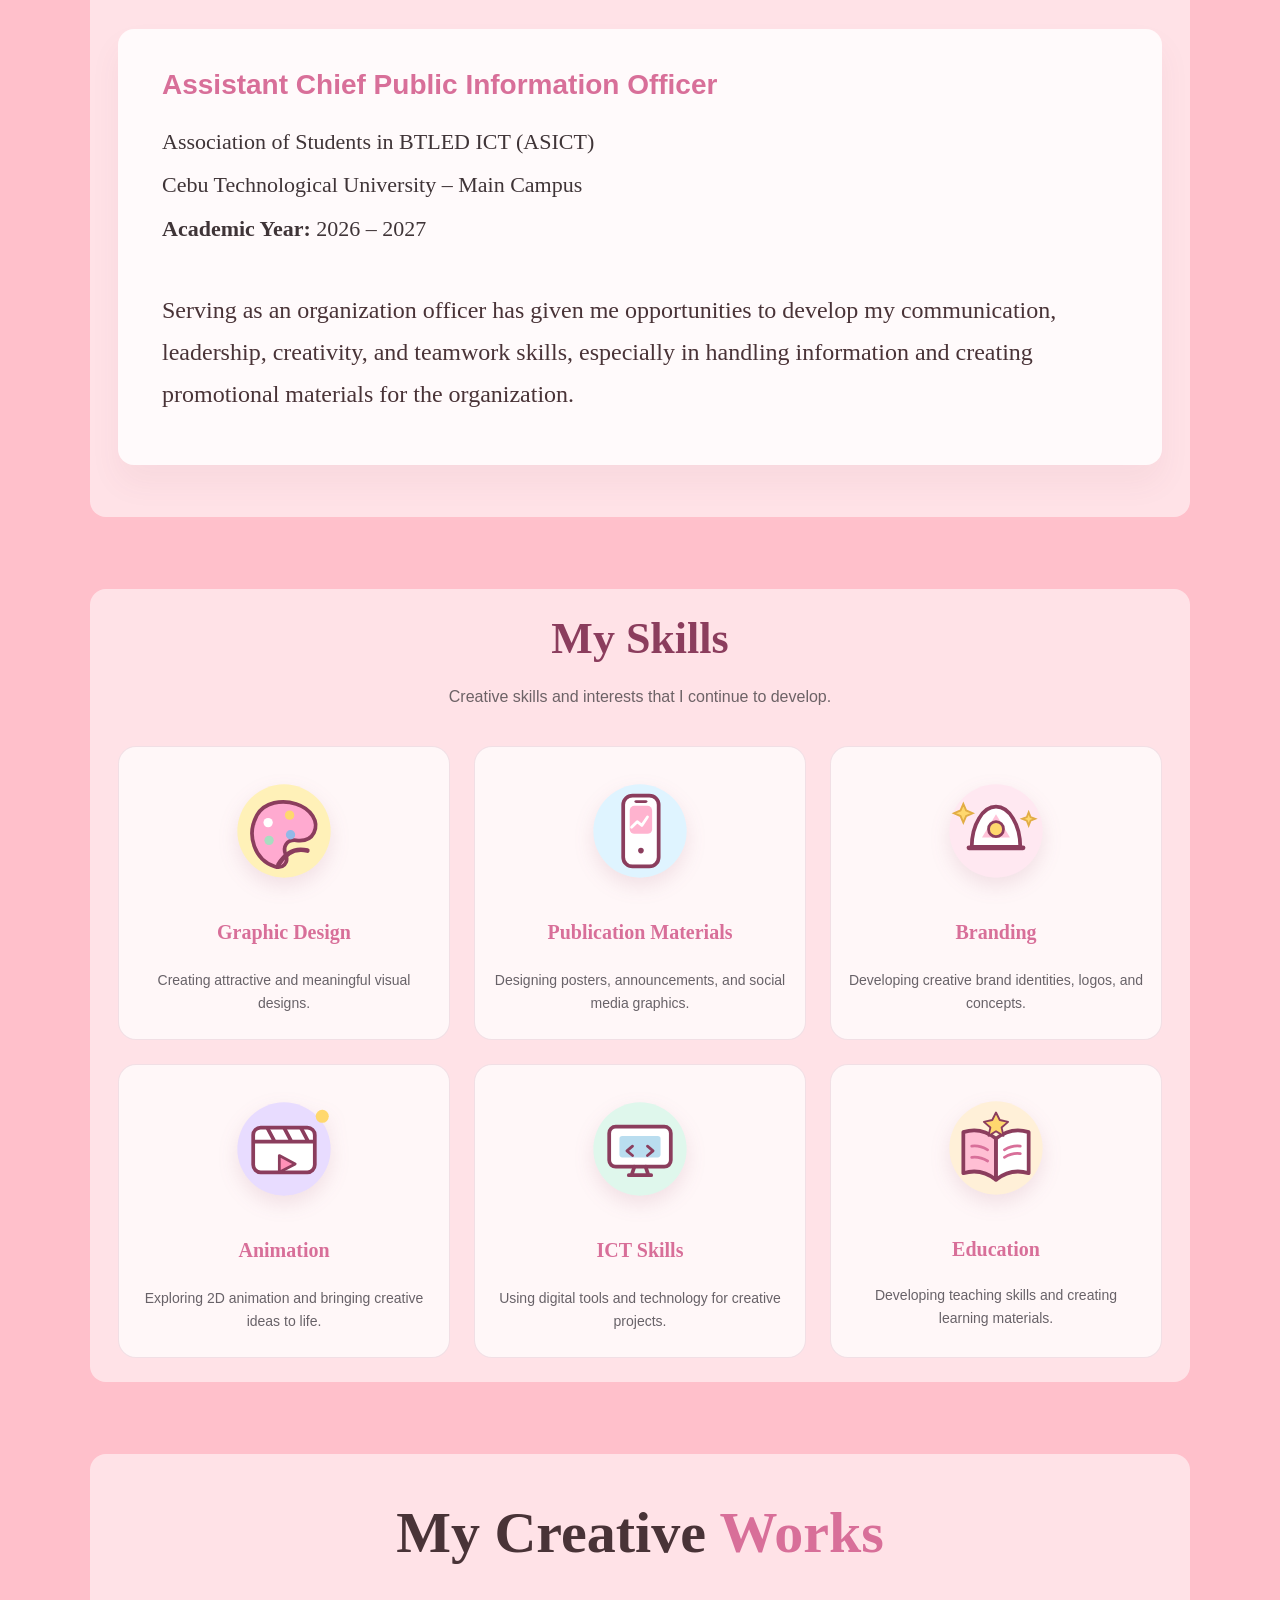
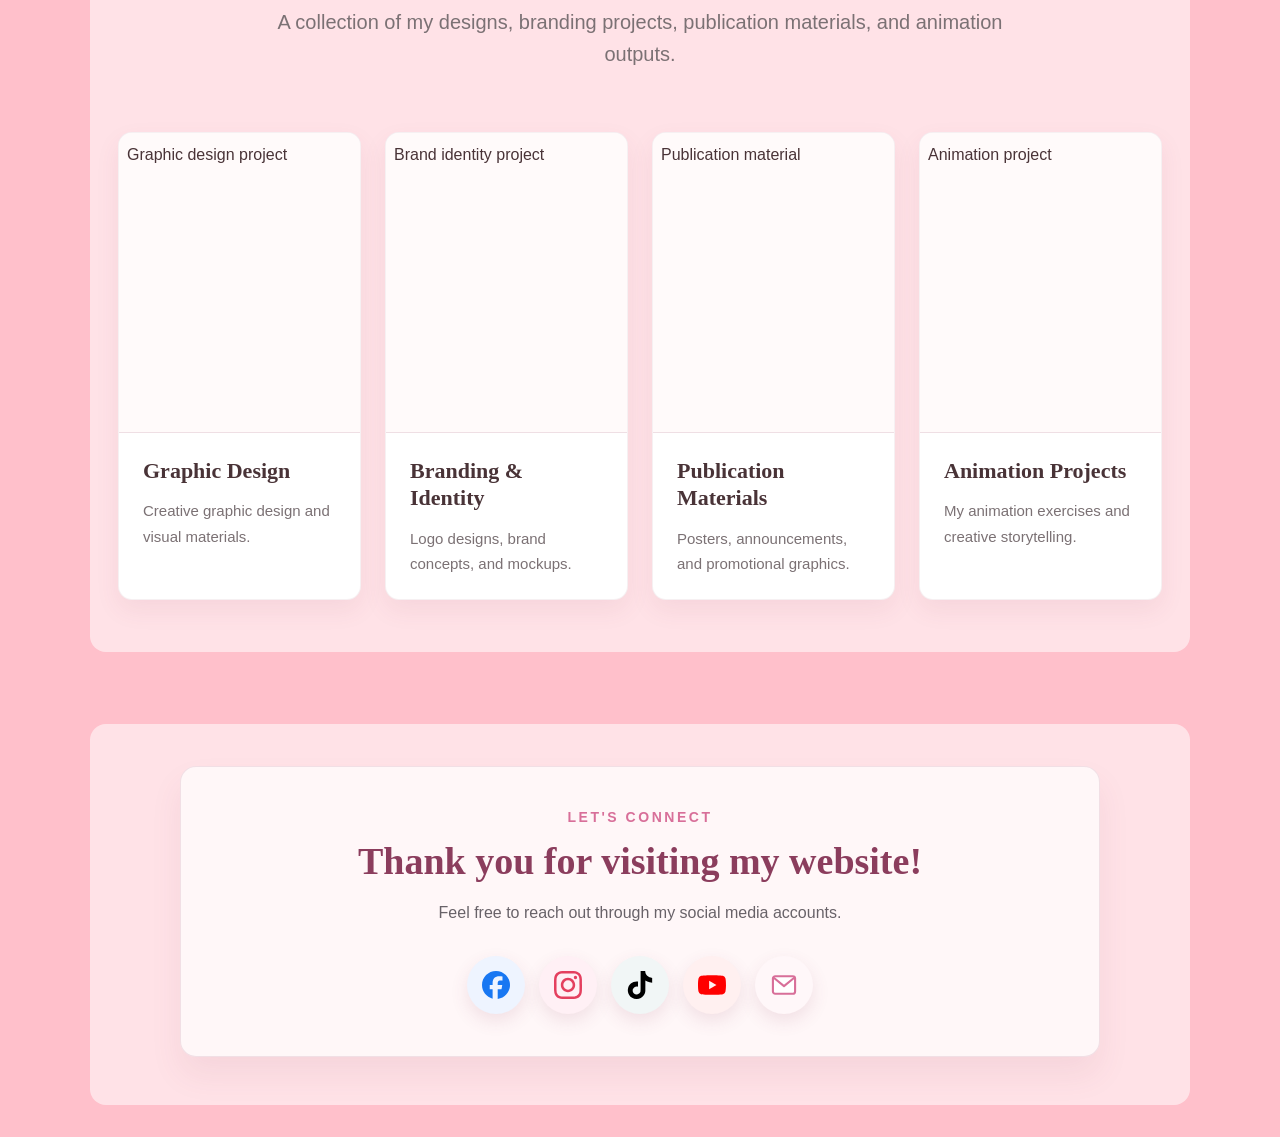
==== commit 0a7806ea: "Fix case-sensitive asset paths" ====
--- a/Eliza/eliza.html
+++ b/Eliza/eliza.html
@@ -4,8 +4,8 @@
     <meta charset="UTF-8">
     <meta name="viewport" content="width=device-width, initial-scale=1.0">
     <title>Eliza Mae Repuela</title>
-    <link rel="stylesheet" href="eliza.css">
-    <script src="eliza.js" defer></script>
+    <link rel="stylesheet" href="Eliza.css">
+    <script src="Eliza.js" defer></script>
 </head>
 <body>
     <header>
--- a/Eliza/Eliza.css
+++ b/Eliza/Eliza.css
@@ -0,0 +1,947 @@
+* {
+    box-sizing: border-box;
+}
+
+html {
+    min-height: 100%;
+    background-color: #ffc0cb;
+    scroll-behavior: smooth;
+    overflow-x: hidden;
+}
+
+body{
+    margin: 0;
+    min-height: 100vh;
+    padding: 32px 20px;
+    color: #121212;
+    background-color: #ffc0cb;
+    background-image: none;
+    font-family: "yu mincho", "hiragino mincho pron", serif;
+    line-height: 1.8;
+    overflow-x: hidden;
+}
+
+h1,
+h2,
+h3,
+p {
+    overflow-wrap: anywhere;
+}
+
+header {
+    position: sticky;
+    top: 0;
+    z-index: 1000;
+    max-width: 1200px;
+    width: calc(100% - 40px);
+    margin: 0 auto;
+    padding: 12px 16px 12px 22px;
+    display: flex;
+    align-items: center;
+    justify-content: space-between;
+    gap: 16px;
+    border: 1px solid rgba(139, 61, 93, 0.14);
+    border-radius: 18px;
+    background: rgba(255, 249, 250, 0.94);
+    box-shadow: 0 12px 32px rgba(139, 61, 93, 0.12);
+    backdrop-filter: blur(12px);
+}
+
+header p {
+    margin: 0;
+    flex-shrink: 0;
+    font-family: Georgia, "Times New Roman", serif;
+    font-size: clamp(16px, 1.8vw, 20px);
+    font-weight: bold;
+    line-height: 1.25;
+}
+
+header .brand {
+    padding: 0;
+    border: 0;
+    border-radius: 0;
+    color: #8b3d5d;
+    background: none;
+}
+
+header .brand:hover,
+header .brand:focus-visible {
+    background: none;
+    border: 0;
+    transform: none;
+}
+
+.menu-toggle {
+    display: none;
+}
+
+header nav {
+    flex: 1;
+    display: flex;
+    flex-wrap: nowrap;
+    justify-content: flex-end;
+    gap: 4px;
+    min-width: 0;
+}
+
+header a {
+    display: inline-block;
+    padding: 7px 9px;
+    border: 1px solid transparent;
+    border-radius: 999px;
+    color: #8b3d5d;
+    background-color: rgba(255, 192, 203, 0.25);
+    font-family: Arial, sans-serif;
+    font-size: 12px;
+    font-weight: bold;
+    white-space: nowrap;
+    text-decoration: none;
+    transition: background-color 160ms ease, border-color 160ms ease, transform 160ms ease, color 160ms ease;
+}
+
+header a:hover,
+header a:focus-visible,
+header a.active {
+    background-color: #fff;
+    border-color: rgba(139, 61, 93, 0.25);
+    transform: translateY(-2px);
+}
+
+section[id] {
+    scroll-margin-top: 110px;
+}
+
+.about {
+    max-width: 1100px;
+    margin: 72px auto 0;
+}
+
+.about-main {
+    display: flex;
+    flex-direction: row-reverse;
+    align-items: center;
+    gap: 48px;
+}
+
+.about-text {
+    flex: 1;
+    text-align: left;
+}
+
+.profile {
+    flex: 0 0 auto;
+    margin: 0;
+    position: relative;
+    padding: 12px 12px 18px;
+    border: 3px solid rgba(255, 255, 255, 0.95);
+    border-radius: 24px;
+    background: #fffafc;
+    box-shadow:
+        0 16px 34px rgba(139, 61, 93, 0.16),
+        0 0 0 7px rgba(255, 255, 255, 0.38);
+    text-align: center;
+    transform: rotate(-2deg);
+}
+
+.profile::before,
+.profile::after {
+    content: "";
+    position: absolute;
+    width: 42px;
+    height: 14px;
+    z-index: 2;
+    border: 1px solid rgba(139, 61, 93, 0.08);
+    background: rgba(255, 213, 221, 0.82);
+    box-shadow: 0 3px 7px rgba(139, 61, 93, 0.08);
+}
+
+.profile::before {
+    left: -14px;
+    top: 28px;
+    transform: rotate(-36deg);
+}
+
+.profile::after {
+    right: -14px;
+    top: 28px;
+    transform: rotate(36deg);
+}
+
+img {
+    width: 280px;
+    max-width: 100%;
+    height: auto;
+}
+
+.profile img {
+    display: block;
+    border: 0;
+    border-radius: 50%;
+    box-shadow:
+        0 8px 18px rgba(139, 61, 93, 0.12),
+        0 0 0 5px #ffdce4;
+}
+
+.profile h1 {
+    margin: 8px 0 0;
+}
+
+.goal,
+.personal {
+    max-width: 1100px;
+    margin: 72px auto 0;
+    padding: 24px 28px;
+    border-radius: 16px;
+    background-color: rgba(255, 255, 255, 0.55);
+}
+
+.goal h2,
+.personal h2 {
+    margin-top: 0;
+    color: #8b3d5d;
+}
+
+.goal p,
+.personal p {
+    margin-bottom: 0;
+}
+
+.skills {
+    max-width: 1100px;
+    margin: 72px auto 0;
+    padding: 24px 28px;
+    border-radius: 16px;
+    background-color: rgba(255, 255, 255, 0.55);
+}
+
+.skills h2 {
+    margin-top: 0;
+    margin-bottom: 18px;
+    color: #8b3d5d;
+    text-align: center;
+    font-size: clamp(36px, 5vw, 44px);
+    line-height: 1.2;
+}
+
+.skills-description {
+    margin: 0 0 36px;
+    color: #6d6266;
+    text-align: center;
+    font-family: Arial, sans-serif;
+    font-size: 16px;
+    line-height: 1.6;
+}
+
+.skills-grid {
+    display: grid;
+    grid-template-columns: repeat(3, minmax(0, 1fr));
+    gap: 24px;
+}
+
+.skill-card {
+    min-height: 290px;
+    padding: 28px 16px 24px;
+    display: flex;
+    flex-direction: column;
+    align-items: center;
+    border: 1px solid rgba(139, 61, 93, 0.12);
+    border-radius: 18px;
+    background: rgba(255, 249, 250, 0.92);
+    text-align: center;
+    transition: transform 160ms ease, box-shadow 160ms ease;
+}
+
+.education-card {
+    grid-column: auto;
+}
+
+.skill-card:hover {
+    transform: translateY(-6px);
+    box-shadow: 0 12px 24px rgba(139, 61, 93, 0.12);
+}
+
+.skill-icon {
+    width: 112px;
+    height: 112px;
+    margin: 0 auto 12px;
+    display: flex;
+    align-items: center;
+    justify-content: center;
+    filter: drop-shadow(0 8px 10px rgba(139, 61, 93, 0.12));
+    transition: transform 180ms ease;
+}
+
+.skill-icon svg {
+    width: 112px;
+    height: 112px;
+}
+
+.skill-card:hover .skill-icon {
+    transform: rotate(-3deg) scale(1.06);
+}
+
+.skill-card h3 {
+    min-height: 52px;
+    margin: 8px 0 10px;
+    display: flex;
+    align-items: center;
+    justify-content: center;
+    color: #d86f99;
+    font-family: Georgia, "Times New Roman", serif;
+    font-size: 20px;
+    line-height: 1.25;
+}
+
+.skill-card p {
+    margin: 0;
+    color: #686268;
+    font-family: Arial, sans-serif;
+    font-size: 14px;
+    line-height: 1.65;
+}
+
+.education {
+    max-width: 1100px;
+    margin: 72px auto 0;
+    padding: 24px 28px 32px;
+    border-radius: 16px;
+    background-color: rgba(255, 255, 255, 0.55);
+}
+
+.education h2 {
+    margin: 0 0 24px;
+    color: #8b3d5d;
+    text-align: center;
+    font-size: clamp(36px, 5vw, 44px);
+}
+
+.education-grid {
+    display: grid;
+    grid-template-columns: repeat(3, minmax(0, 1fr));
+    gap: 24px;
+}
+
+.education-card {
+    min-height: 210px;
+    padding: 24px 18px;
+    display: flex;
+    flex-direction: column;
+    align-items: center;
+    justify-content: center;
+    border: 1px solid rgba(139, 61, 93, 0.12);
+    border-radius: 18px;
+    background: rgba(255, 249, 250, 0.92);
+    text-align: center;
+}
+
+.education-icon {
+    width: 112px;
+    height: 112px;
+    display: flex;
+    align-items: center;
+    justify-content: center;
+    filter: drop-shadow(0 8px 10px rgba(139, 61, 93, 0.12));
+    transition: transform 180ms ease;
+}
+
+.education-icon svg {
+    width: 112px;
+    height: 112px;
+}
+
+.education-card:hover .education-icon {
+    transform: rotate(-3deg) scale(1.06);
+}
+
+.education-card h3 {
+    margin: 8px 0;
+    color: #d86f99;
+    font-size: 20px;
+}
+
+.education-card p {
+    margin: 0;
+    color: #686268;
+    font-family: Arial, sans-serif;
+    font-size: 14px;
+    line-height: 1.65;
+}
+
+.achievements {
+    max-width: 1100px;
+    margin: 72px auto 0;
+    padding: 44px 28px 52px;
+    border-radius: 16px;
+    background-color: rgba(255, 255, 255, 0.55);
+    text-align: center;
+}
+
+.achievements h2 {
+    margin: 0;
+    color: #493337;
+    font-family: Georgia, "Times New Roman", serif;
+    font-size: clamp(42px, 5vw, 58px);
+    line-height: 1.2;
+}
+
+.achievements h2 span {
+    color: #d86f99;
+}
+
+.achievements-description {
+    max-width: 820px;
+    margin: 38px auto 76px;
+    color: #7b7174;
+    font-family: Arial, sans-serif;
+    font-size: 20px;
+    line-height: 1.6;
+}
+
+.achievement-card {
+    min-height: 420px;
+    padding: 38px 44px;
+    border-radius: 16px;
+    background: rgba(255, 255, 255, 0.82);
+    box-shadow: 0 18px 32px rgba(139, 61, 93, 0.06);
+    text-align: left;
+}
+
+.achievement-card h3 {
+    margin: 0 0 24px;
+    color: #d86f99;
+    font-family: Arial, sans-serif;
+    font-size: 28px;
+    line-height: 1.25;
+}
+
+.achievement-card p {
+    margin: 0 0 12px;
+    color: #3f3437;
+    font-size: 22px;
+    line-height: 1.45;
+}
+
+.achievement-card .achievement-year {
+    margin-bottom: 0;
+}
+
+.achievement-card .achievement-description {
+    margin-top: 44px;
+    color: #493337;
+    font-size: 24px;
+    line-height: 1.75;
+}
+
+.creative-works {
+    max-width: 1100px;
+    margin: 72px auto 0;
+    padding: 44px 28px 52px;
+    border-radius: 16px;
+    background-color: rgba(255, 255, 255, 0.55);
+    text-align: center;
+}
+
+.creative-works h2 {
+    margin: 0;
+    color: #493337;
+    font-family: Georgia, "Times New Roman", serif;
+    font-size: clamp(42px, 5vw, 58px);
+    line-height: 1.2;
+}
+
+.creative-works h2 span {
+    color: #d86f99;
+}
+
+.works-description {
+    max-width: 760px;
+    margin: 38px auto 62px;
+    color: #7b7174;
+    font-family: Arial, sans-serif;
+    font-size: 20px;
+    line-height: 1.6;
+}
+
+.works-grid {
+    display: grid;
+    grid-template-columns: repeat(4, minmax(0, 1fr));
+    gap: 24px;
+}
+
+.work-card {
+    overflow: hidden;
+    border: 1px solid rgba(139, 61, 93, 0.08);
+    border-radius: 14px;
+    background: #fff;
+    text-align: left;
+    box-shadow: 0 10px 24px rgba(139, 61, 93, 0.08);
+    transition: transform 180ms ease, box-shadow 180ms ease;
+}
+
+.work-card:hover {
+    transform: translateY(-6px);
+    box-shadow: 0 16px 30px rgba(139, 61, 93, 0.14);
+}
+
+.work-preview {
+    height: 300px;
+    display: flex;
+    align-items: flex-start;
+    border-bottom: 1px solid rgba(139, 61, 93, 0.14);
+    background: #fffafa;
+}
+
+.work-preview span {
+    width: 100%;
+    padding: 8px 8px 0;
+    color: #493337;
+    font-family: Arial, sans-serif;
+    font-size: 16px;
+}
+
+.work-info {
+    min-height: 150px;
+    padding: 24px 24px 22px;
+}
+
+.work-info h3 {
+    margin: 0 0 14px;
+    color: #493337;
+    font-family: Georgia, "Times New Roman", serif;
+    font-size: 22px;
+    line-height: 1.25;
+}
+
+.work-info p {
+    margin: 0;
+    color: #7b7174;
+    font-family: Arial, sans-serif;
+    font-size: 15px;
+    line-height: 1.7;
+}
+
+.profile-details {
+    margin-top: 28px;
+    padding: 18px 22px;
+    gap: 16px;
+    border-radius: 16px;
+    border: 1px solid rgba(139, 61, 93, 0.12);
+    background: rgba(255, 249, 250, 0.92);
+    box-shadow: 0 10px 24px rgba(139, 61, 93, 0.08);
+}
+
+.profile-details p {
+    margin: 6px 0;
+    color: #686268;
+    font-family: Arial, sans-serif;
+    font-size: 15px;
+    line-height: 1.6;
+    text-align: center;
+}
+
+.profile-details strong {
+    color: #8b3d5d;
+}
+
+@media (max-width: 900px) {
+    body {
+        padding: 20px 12px;
+    }
+
+    section[id] {
+        scroll-margin-top: 100px;
+    }
+
+    header {
+        position: sticky;
+        width: calc(100% - 24px);
+        padding: 10px 12px;
+        flex-wrap: nowrap;
+        overflow: visible;
+    }
+
+    header p {
+        text-align: left;
+    }
+
+    .menu-toggle {
+        width: 46px;
+        height: 42px;
+        margin-left: auto;
+        display: grid;
+        place-content: center;
+        gap: 5px;
+        position: relative;
+        z-index: 2;
+        border: 1px solid rgba(139, 61, 93, 0.16);
+        border-radius: 12px;
+        background: #fff;
+        cursor: pointer;
+    }
+
+    .menu-toggle span:not(.menu-label) {
+        width: 20px;
+        height: 2px;
+        display: block;
+        border-radius: 2px;
+        background: #8b3d5d;
+        transition: transform 160ms ease, opacity 160ms ease;
+    }
+
+    .menu-toggle .menu-label {
+        position: absolute;
+        width: 1px;
+        height: 1px;
+        overflow: hidden;
+        clip: rect(0 0 0 0);
+    }
+
+    .menu-toggle[aria-expanded="true"] span:nth-child(1) {
+        transform: translateY(7px) rotate(45deg);
+    }
+
+    .menu-toggle[aria-expanded="true"] span:nth-child(2) {
+        opacity: 0;
+    }
+
+    .menu-toggle[aria-expanded="true"] span:nth-child(3) {
+        transform: translateY(-7px) rotate(-45deg);
+    }
+
+    header nav {
+        position: absolute;
+        top: calc(100% + 8px);
+        left: 0;
+        width: 100%;
+        max-height: 0;
+        display: grid;
+        grid-template-columns: repeat(2, minmax(0, 1fr));
+        gap: 6px;
+        padding: 0 12px;
+        border: 1px solid transparent;
+        border-radius: 14px;
+        background: rgba(255, 249, 250, 0.98);
+        box-shadow: 0 14px 30px rgba(139, 61, 93, 0.16);
+        overflow: hidden;
+        opacity: 0;
+        transition: max-height 220ms ease, opacity 160ms ease, padding 220ms ease;
+    }
+
+    header nav.open {
+        max-height: 260px;
+        padding-top: 12px;
+        padding-bottom: 12px;
+        border-color: rgba(139, 61, 93, 0.12);
+        opacity: 1;
+    }
+
+    header nav a {
+        width: 100%;
+        padding: 9px 8px;
+        text-align: center;
+        font-size: 11px;
+    }
+
+    .about-main {
+        flex-direction: column-reverse;
+        align-items: center;
+        gap: 20px;
+    }
+
+    .profile-details {
+        grid-template-columns: 1fr;
+        text-align: left;
+    }
+
+    .education-grid {
+        grid-template-columns: 1fr;
+    }
+
+    .about-text {
+        text-align: center;
+    }
+
+    .skills-grid {
+        grid-template-columns: repeat(3, minmax(0, 1fr));
+    }
+
+    .achievement-card {
+        min-height: 0;
+    }
+
+    .education-card {
+        grid-column: auto;
+    }
+
+    .goal,
+    .personal,
+    .skills,
+    .education,
+    .achievements,
+    .creative-works,
+    .social-links,
+    .about {
+        margin-top: 48px;
+    }
+
+    .works-grid {
+        grid-template-columns: repeat(2, minmax(0, 1fr));
+    }
+
+    .work-preview {
+        height: 220px;
+    }
+}
+
+@media (max-width: 600px) {
+    body {
+        padding: 12px 8px;
+        width: 100%;
+    }
+
+    main,
+    section,
+    header {
+        min-width: 0;
+    }
+
+    header {
+        width: calc(100% - 16px);
+        border-radius: 14px;
+    }
+
+    header nav {
+        grid-template-columns: repeat(2, minmax(0, 1fr));
+    }
+
+    header p {
+        max-width: calc(100% - 58px);
+        font-size: 15px;
+    }
+
+    .goal,
+    .personal,
+    .skills,
+    .education,
+    .achievements,
+    .creative-works,
+    .social-links,
+    .about {
+        margin-top: 32px;
+    }
+
+    .goal,
+    .personal,
+    .skills,
+    .education,
+    .creative-works,
+    .social-links {
+        padding: 24px 14px;
+    }
+
+    .about-main {
+        gap: 28px;
+    }
+
+    .profile {
+        width: min(280px, calc(100% - 24px));
+        padding: 10px 10px 14px;
+    }
+
+    .profile h1 {
+        font-size: clamp(1.5rem, 7vw, 2rem);
+    }
+
+    .skills-grid {
+        grid-template-columns: 1fr;
+    }
+
+    .education-grid {
+        gap: 16px;
+    }
+
+    .works-grid {
+        grid-template-columns: 1fr;
+        width: 100%;
+    }
+
+    .work-card {
+        width: 100%;
+        min-width: 0;
+    }
+
+    .work-preview {
+        height: 180px;
+    }
+
+    .works-description {
+        margin: 24px auto 36px;
+        font-size: 16px;
+    }
+
+    .creative-works h2,
+    .achievements h2,
+    .skills h2,
+    .education h2 {
+        font-size: clamp(30px, 10vw, 40px);
+    }
+
+    .achievements {
+        padding: 32px 16px 36px;
+    }
+
+    .achievements-description {
+        margin: 24px auto 36px;
+        font-size: 16px;
+    }
+
+    .achievement-card {
+        padding: 28px 20px;
+    }
+
+    .achievement-card h3 {
+        font-size: 21px;
+    }
+
+    .achievement-card p {
+        font-size: 17px;
+    }
+
+    .achievement-card .achievement-description {
+        margin-top: 28px;
+        font-size: 18px;
+    }
+
+    header a {
+        padding: 7px 11px;
+        font-size: 13px;
+    }
+}
+.social-links {
+    max-width: 1100px;
+    margin: 72px auto 0;
+    padding: 42px 28px 48px;
+    border-radius: 16px;
+    background: rgba(255, 255, 255, 0.55);
+}
+
+.social-links-content {
+    max-width: 920px;
+    margin: 0 auto;
+    padding: 38px 36px 42px;
+    border: 1px solid rgba(139, 61, 93, 0.12);
+    border-radius: 16px;
+    background: rgba(255, 249, 250, 0.92);
+    box-shadow: 0 18px 32px rgba(139, 61, 93, 0.08);
+    text-align: center;
+}
+
+.social-eyebrow {
+    margin: 0 0 8px;
+    color: #d86f99;
+    font-family: Arial, sans-serif;
+    font-size: 14px;
+    font-weight: bold;
+    letter-spacing: 0.18em;
+}
+
+.social-links h2 {
+    margin: 0;
+    color: #8b3d5d;
+    font-family: Georgia, "Times New Roman", serif;
+    font-size: clamp(28px, 4vw, 38px);
+    line-height: 1.25;
+}
+
+.social-description {
+    margin: 14px 0 28px;
+    color: #686268;
+    font-family: Arial, sans-serif;
+    font-size: 16px;
+}
+
+.social-button-group {
+    display: flex;
+    flex-wrap: wrap;
+    justify-content: center;
+    gap: 14px;
+}
+
+.social-button-group .social-button {
+    width: 58px;
+    height: 58px;
+    display: inline-flex;
+    padding: 0;
+    align-items: center;
+    justify-content: center;
+    gap: 0;
+    border: 0;
+    border-radius: 50%;
+    background: #fff;
+    box-shadow: 0 7px 18px rgba(139, 61, 93, 0.12);
+    transition: background-color 160ms ease, border-color 160ms ease, transform 160ms ease, box-shadow 160ms ease;
+}
+
+.social-button-group .social-button:hover,
+.social-button-group .social-button:focus-visible {
+    background-color: #fff5f8;
+    box-shadow: 0 12px 22px rgba(139, 61, 93, 0.16);
+    transform: translateY(-4px) scale(1.04);
+}
+
+.social-button-group .social-button:focus-visible {
+    outline: 2px solid #8b3d5d;
+    outline-offset: 4px;
+}
+
+.social-button-group .social-button img,
+.social-button-group .social-button svg {
+    display: block;
+    width: 28px;
+    height: 28px;
+}
+
+.social-button-group .facebook {
+    background: #eef4ff;
+}
+
+.social-button-group .instagram {
+    background: #fff0f5;
+}
+
+.social-button-group .tiktok {
+    background: #f1f6f6;
+}
+
+.social-button-group .youtube {
+    background: #fff0f0;
+}
+
+.social-button-group .gmail {
+    background: #fff7f9;
+}
+
+@media (max-width: 900px) {
+    .social-button-group {
+        gap: 12px;
+    }
+}
+
+@media (max-width: 600px) {
+    .social-links {
+        padding: 32px 16px 36px;
+    }
+
+    .social-links-content {
+        padding: 28px 16px 32px;
+    }
+
+    .social-button-group {
+        gap: 10px;
+    }
+
+    .social-button-group .social-button {
+        width: 54px;
+        height: 54px;
+    }
+}
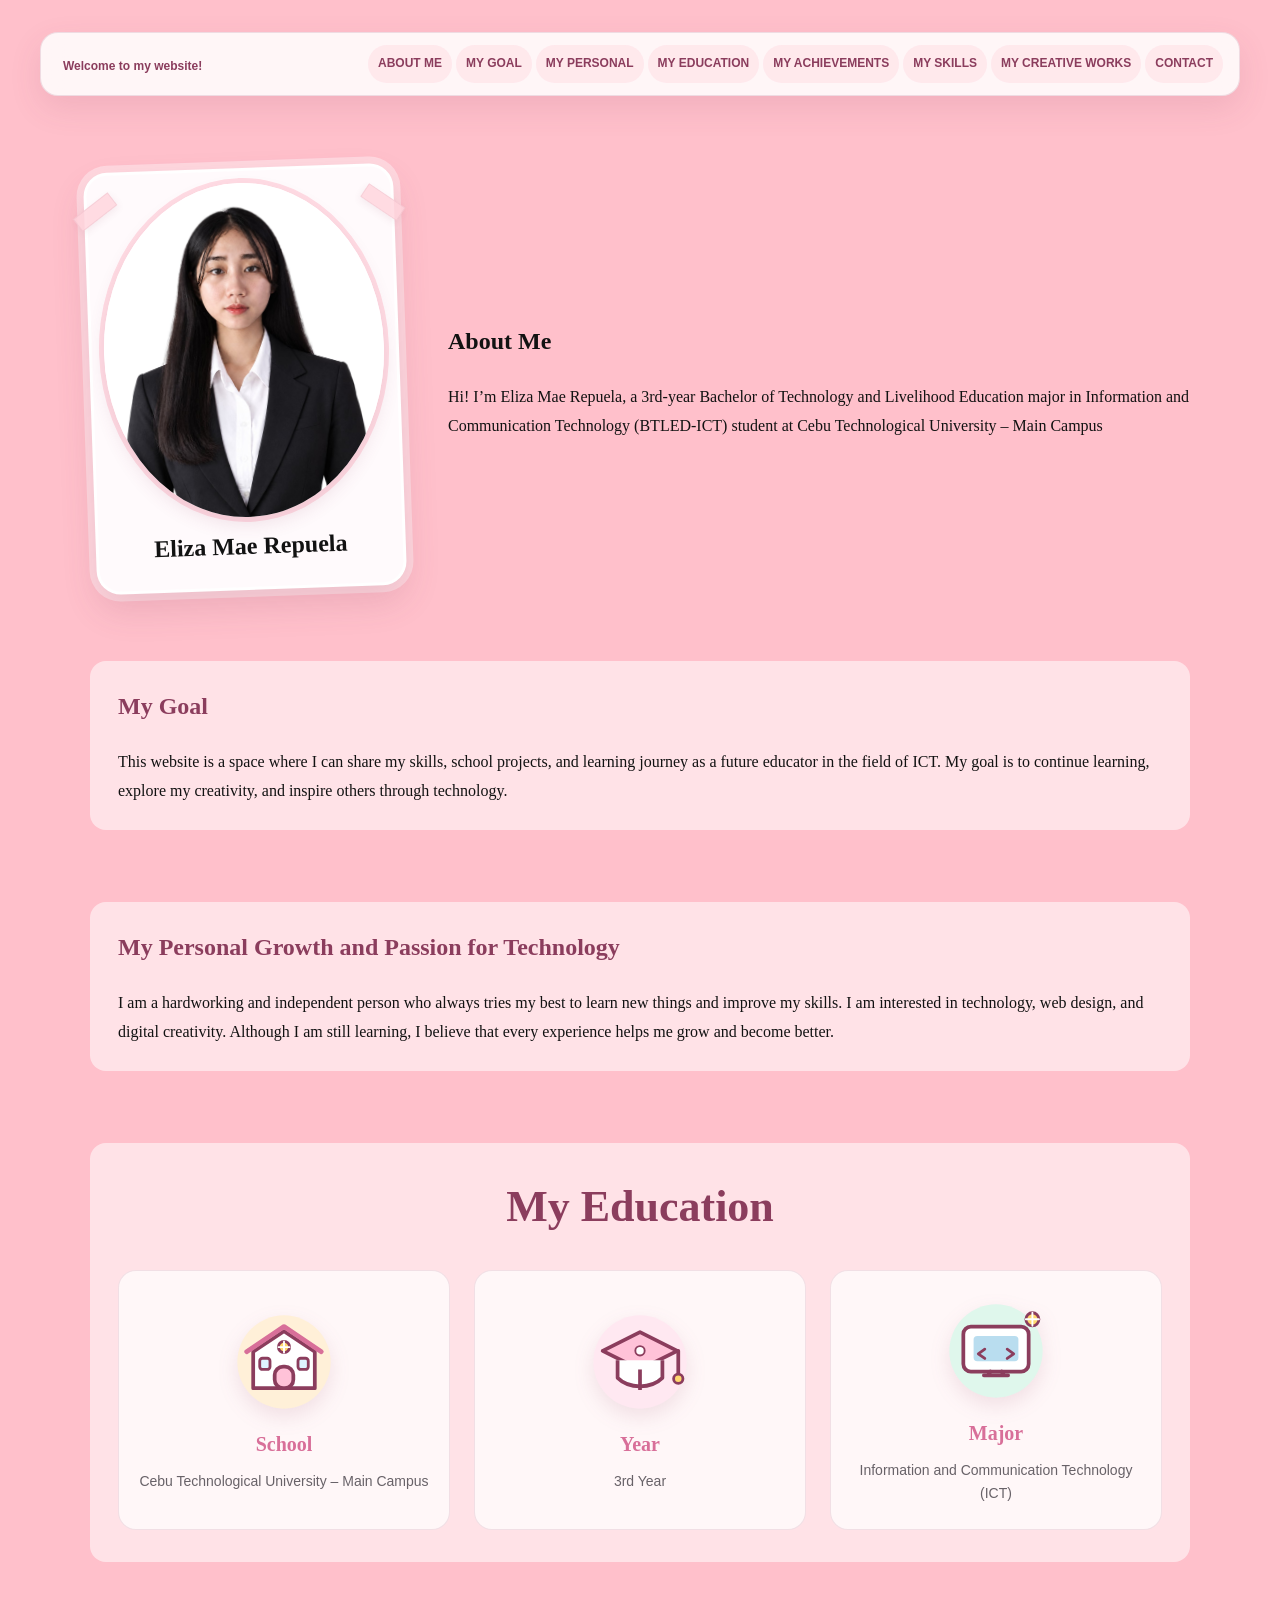
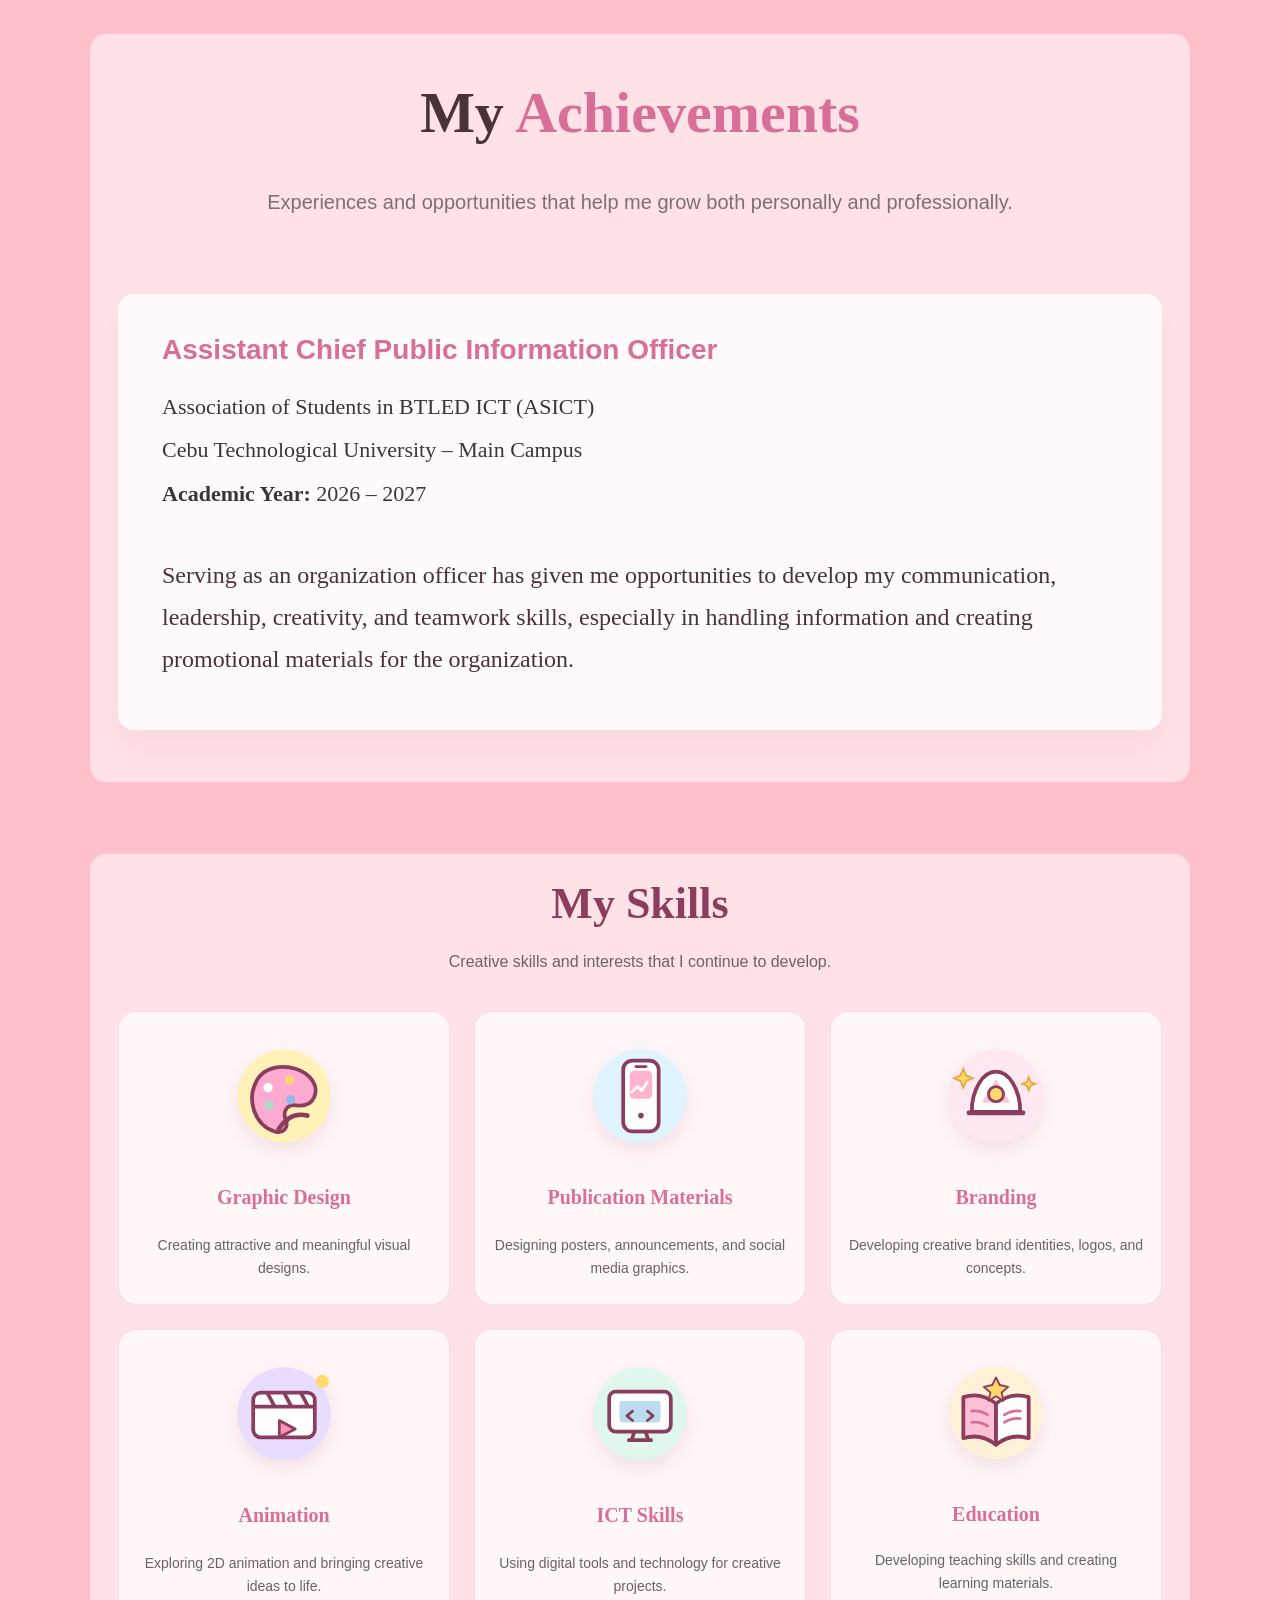
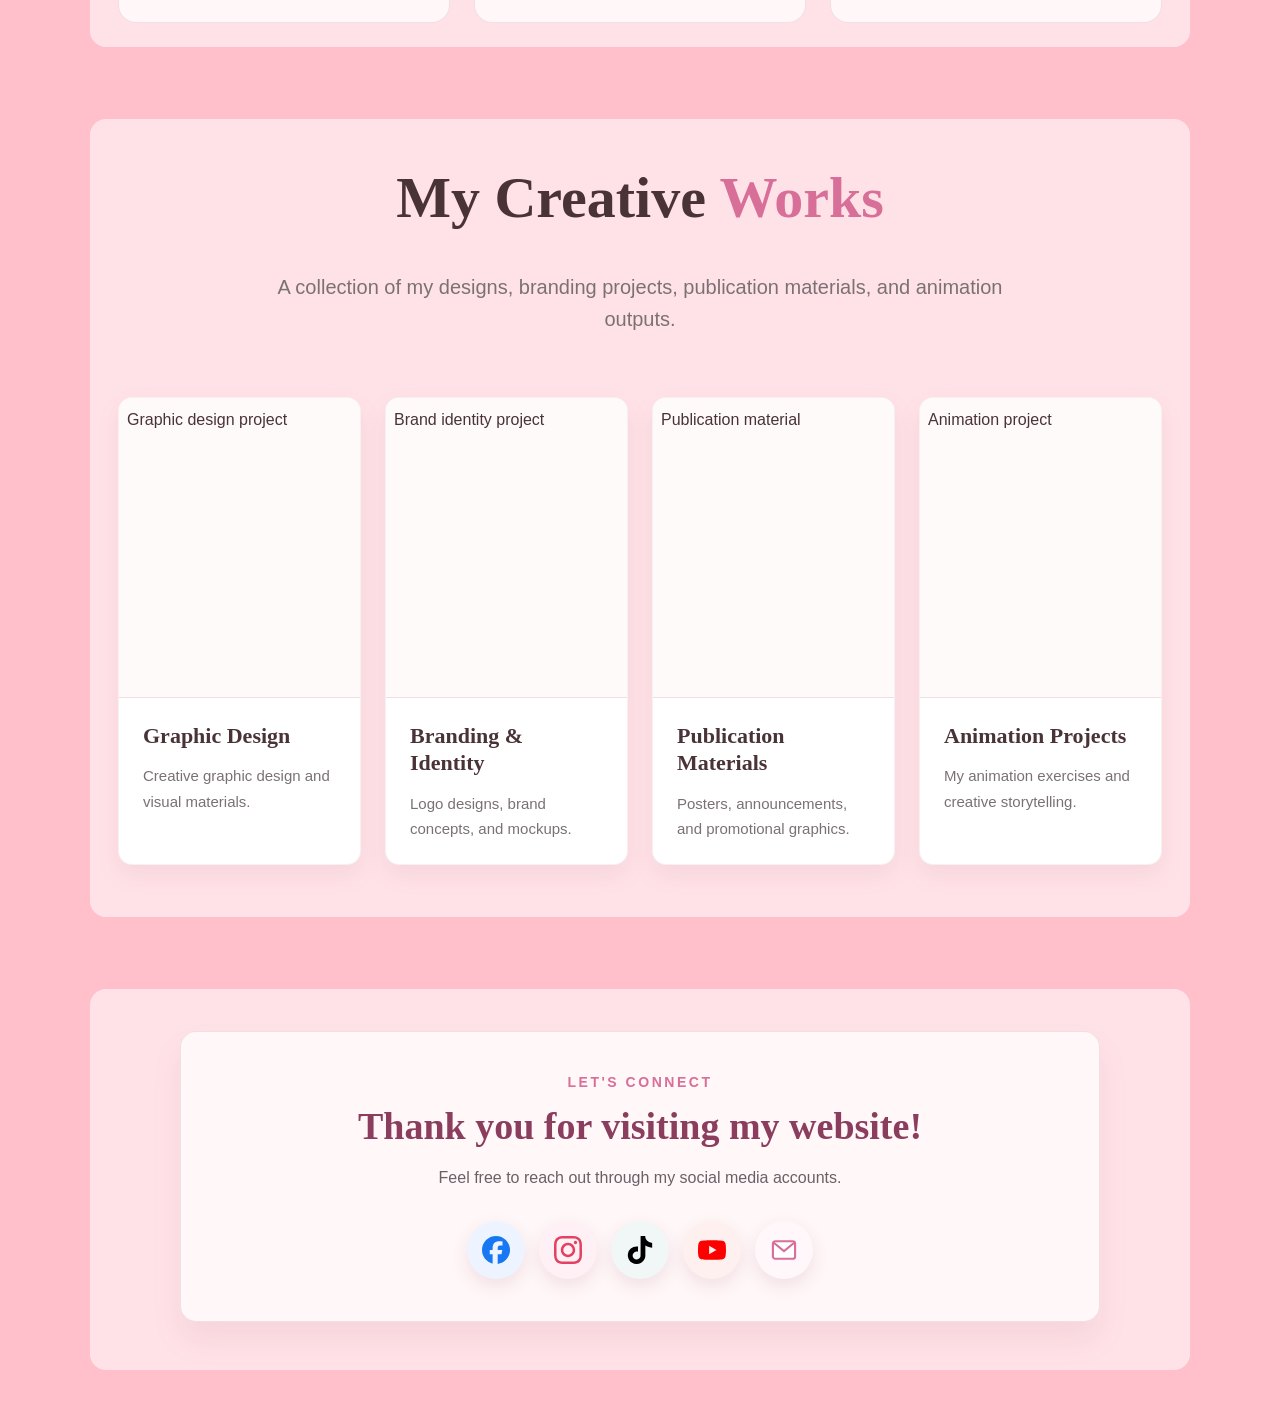
==== commit e6e051d7: "Fix profile photo filename case" ====
--- a/Eliza/eliza.html
+++ b/Eliza/eliza.html
@@ -35,7 +35,7 @@
                     <p>Hi! I’m Eliza Mae Repuela, a 3rd-year Bachelor of Technology and Livelihood Education major in Information and Communication Technology (BTLED-ICT) student at Cebu Technological University – Main Campus</p>
                 </div>
                 <figure class="profile">
-                    <img src="eliza.jpg" alt="person Eliza mae">
+                    <img src="Eliza.jpg" alt="person Eliza Mae Repuela">
                     <figcaption>
                         <h1>Eliza Mae Repuela</h1>
                     </figcaption>
